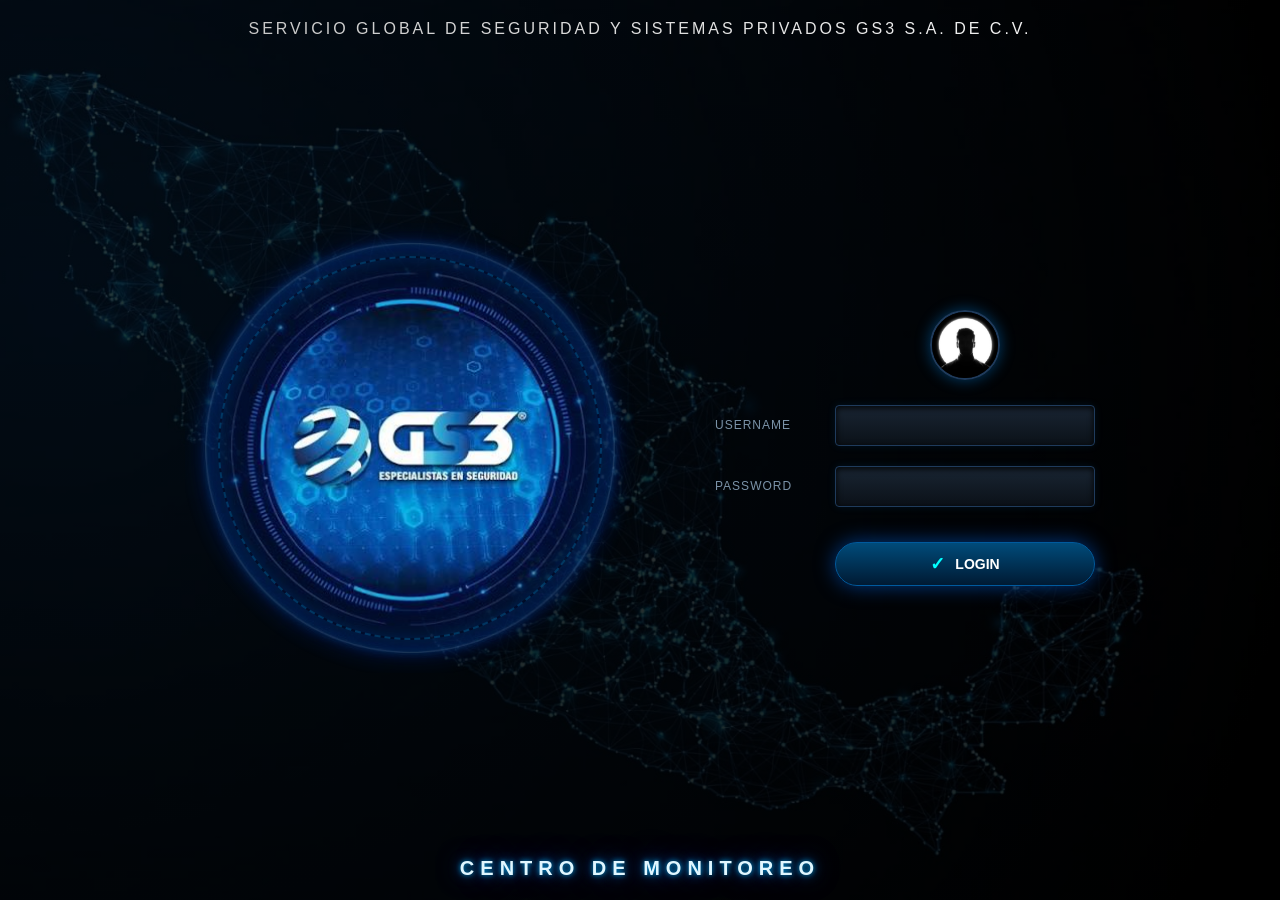
==== index.html @ 4f77c74a "Refactor header and footer to use neon title Removed the header container and footer section, replac" ====
<!DOCTYPE html>
<html lang="es">
<head>
    <meta charset="UTF-8">
    <meta name="viewport" content="width=device-width, initial-scale=1.0">
    <title>GS3 - Login</title>
    <style>
        * { box-sizing: border-box; margin: 0; padding: 0; }
        body {
            background: linear-gradient(rgba(0, 0, 0, 0.75), rgba(0, 0, 0, 0.85)), url('wall.png');
            background-size: cover;
            background-position: center;
            background-repeat: no-repeat;
            color: #ffffff;
            font-family: 'Segoe UI', Tahoma, Geneva, Verdana, sans-serif;
            height: 100vh;
            display: flex;
            flex-direction: column;
            justify-content: space-between;
            overflow: hidden;
        }

        /* ENCABEZADO PRINCIPAL */
        .header-text {
            text-align: center;
            padding-top: 20px;
            font-size: clamp(12px, 1.5vw, 16px);
            font-weight: 400;
            letter-spacing: 3px;
            white-space: nowrap;
            text-transform: uppercase;
            font-family: 'Helvetica Neue', Arial, sans-serif;
            
            background: linear-gradient(90deg, #bbbbbb 0%, #ffffff 50%, #bbbbbb 100%);
            background-size: 200% auto;
            color: transparent;
            -webkit-background-clip: text;
            background-clip: text;
            animation: shine 5s linear infinite;
        }

        @keyframes shine {
            to { background-position: 200% center; }
        }

        /* CONTENEDOR CENTRAL */
        .main-content {
            display: flex;
            flex-direction: row;
            justify-content: center;
            align-items: center;
            gap: 80px;
            flex-grow: 1;
        }

        /* LOGO CON ONDA DE ENERGÍA */
        .logo-container {
            width: 450px;
            position: relative;
            display: flex;
            justify-content: center;
            align-items: center;
        }

        .logo-container img {
            width: 100%;
            display: block;
            -webkit-mask-image: radial-gradient(circle at center, black 45%, transparent 72%);
            mask-image: radial-gradient(circle at center, black 45%, transparent 72%);
            position: relative;
            z-index: 2;
        }

        .logo-container::after {
            content: '';
            position: absolute;
            width: 380px;
            height: 380px;
            border-radius: 50%;
            border: 2px dashed rgba(0, 191, 255, 0.4);
            box-shadow: 0 0 25px rgba(0, 150, 255, 0.3), inset 0 0 25px rgba(0, 150, 255, 0.3);
            animation: pulse-ring 4s infinite linear;
            z-index: 1;
        }

        @keyframes pulse-ring {
            0% { transform: scale(0.95); opacity: 0.3; }
            50% { transform: scale(1.05); opacity: 0.8; box-shadow: 0 0 40px rgba(0, 220, 255, 0.7), inset 0 0 40px rgba(0, 220, 255, 0.7); }
            100% { transform: scale(0.95); opacity: 0.3; }
        }

        /* PANEL DE LOGIN */
        .login-panel {
            display: flex;
            flex-direction: column;
            align-items: flex-start;
            width: 380px;
        }

        .silueta-container {
            width: 70px;
            height: 70px;
            border-radius: 50%;
            border: 2px solid #1f3b5c;
            background: radial-gradient(circle, #0f1b29, #000);
            display: flex;
            justify-content: center;
            align-items: center;
            margin-bottom: 25px;
            box-shadow: 0 0 15px rgba(0, 150, 255, 0.4);
            overflow: hidden;
            margin-left: calc(100% - 260px + (260px - 70px) / 2); 
        }

        .silueta-container img {
            width: 100%;
            height: 100%;
            object-fit: cover;
        }

        .input-group {
            display: flex;
            align-items: center;
            justify-content: space-between;
            width: 100%;
            margin-bottom: 20px;
        }

        .input-group label {
            color: #7b93a8;
            font-size: 12px;
            letter-spacing: 1px;
            text-align: left;
            width: 90px;
        }

        .input-group input {
            width: 260px;
            background: linear-gradient(to bottom, #192533, #0b1118);
            border: 1px solid #1f3b5c;
            border-radius: 4px;
            padding: 12px;
            color: #00ffff;
            outline: none;
            box-shadow: inset 0 2px 6px rgba(0,0,0,0.9), 0 0 8px rgba(0, 150, 255, 0.1);
        }

        .input-group input:focus {
            border-color: #00ffff;
            box-shadow: inset 0 2px 6px rgba(0,0,0,0.9), 0 0 12px rgba(0, 255, 255, 0.4);
        }

        .login-btn {
            background: linear-gradient(to bottom, #004b7a, #001a33);
            border: 1px solid #005a9e;
            border-radius: 25px;
            padding: 10px 45px;
            color: white;
            font-size: 14px;
            font-weight: bold;
            display: flex;
            align-items: center;
            justify-content: center;
            gap: 10px;
            cursor: pointer;
            box-shadow: 0 0 20px rgba(0, 110, 255, 0.5);
            margin-top: 15px;
            width: 260px;
            align-self: flex-end;
        }
        .login-btn:hover { background: linear-gradient(to bottom, #005a9e, #002240); }
        .login-btn span { color: #00ffff; font-size: 18px; font-weight: bold; }

        /* NUEVA SECCIÓN INFERIOR: CENTRO DE MONITOREO EN LUGAR DEL FOOTER */
        .footer-monitor {
            text-align: center;
            padding-bottom: 20px;
        }

        .neon-title {
            font-size: 20px;
            font-weight: 700;
            letter-spacing: 6px;
            color: #e0f7ff;
            text-transform: uppercase;
            font-family: 'Segoe UI', Tahoma, sans-serif;
            text-shadow: 
                0 0 5px rgba(0, 180, 255, 0.8),
                0 0 12px rgba(0, 150, 255, 0.6),
                0 0 25px rgba(0, 120, 255, 0.5),
                0 0 50px rgba(0, 100, 255, 0.3);
        }
    </style>
</head>
<body>

    <!-- ENCABEZADO PRINCIPAL -->
    <div class="header-text">
        SERVICIO GLOBAL DE SEGURIDAD Y SISTEMAS PRIVADOS GS3 S.A. DE C.V.
    </div>

    <!-- CONTENEDOR CENTRAL -->
    <div class="main-content">
        <!-- LOGO CON ONDA DE ENERGÍA -->
        <div class="logo-container">
            <img src="logo-gs3.png" alt="Logo GS3">
        </div>

        <!-- LOGIN -->
        <div class="login-panel">
            <div class="silueta-container">
                <img src="silueta.png" alt="Silueta Usuario">
            </div>
            
            <div class="input-group">
                <label>USERNAME</label>
                <input type="text">
            </div>
            
            <div class="input-group">
                <label>PASSWORD</label>
                <input type="password">
            </div>
            
            <button class="login-btn">
                <span>✓</span> LOGIN
            </button>
        </div>
    </div>

    <!-- PIE DE PÁGINA REEMPLAZADO POR EL TÍTULO NEÓN -->
    <div class="footer-monitor">
        <span class="neon-title">CENTRO DE MONITOREO</span>
    </div>

</body>
</html>
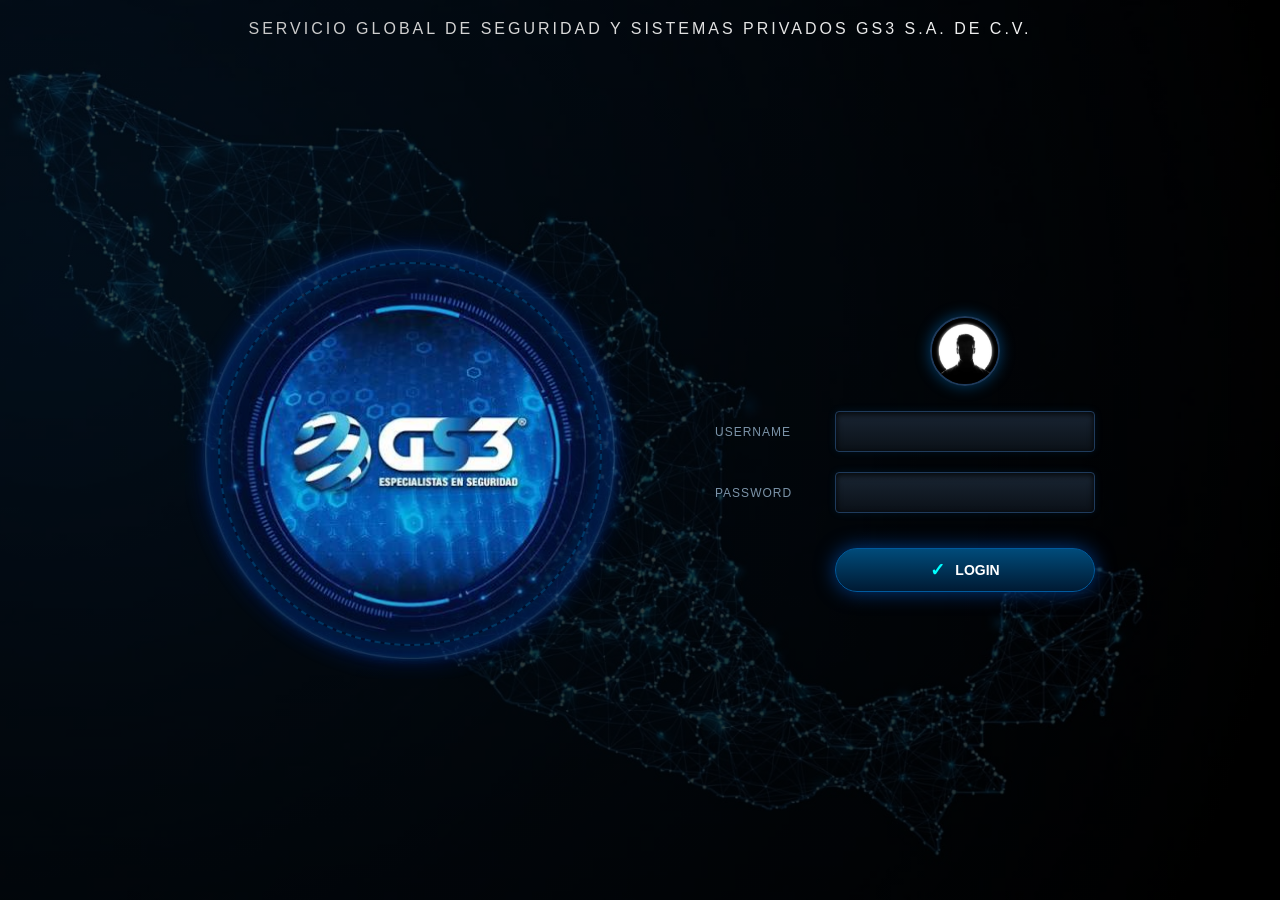
==== commit bbc4a285: "Modify background gradient and adjust layout Updated background gradient and added bottom spacer for" ====
--- a/index.html
+++ b/index.html
@@ -7,7 +7,7 @@
     <style>
         * { box-sizing: border-box; margin: 0; padding: 0; }
         body {
-            background: linear-gradient(rgba(0, 0, 0, 0.75), rgba(0, 0, 0, 0.85)), url('wall.png');
+            background: linear-gradient(rgba(0, 0, 0, 0.7), rgba(0, 0, 0, 0.8)), url('wall.png');
             background-size: cover;
             background-position: center;
             background-repeat: no-repeat;
@@ -171,24 +171,9 @@
         .login-btn:hover { background: linear-gradient(to bottom, #005a9e, #002240); }
         .login-btn span { color: #00ffff; font-size: 18px; font-weight: bold; }
 
-        /* NUEVA SECCIÓN INFERIOR: CENTRO DE MONITOREO EN LUGAR DEL FOOTER */
-        .footer-monitor {
-            text-align: center;
-            padding-bottom: 20px;
-        }
-
-        .neon-title {
-            font-size: 20px;
-            font-weight: 700;
-            letter-spacing: 6px;
-            color: #e0f7ff;
-            text-transform: uppercase;
-            font-family: 'Segoe UI', Tahoma, sans-serif;
-            text-shadow: 
-                0 0 5px rgba(0, 180, 255, 0.8),
-                0 0 12px rgba(0, 150, 255, 0.6),
-                0 0 25px rgba(0, 120, 255, 0.5),
-                0 0 50px rgba(0, 100, 255, 0.3);
+        /* ESPACIADOR INFERIOR PARA MANTENER LA SIMETRÍA */
+        .bottom-spacer {
+            height: 30px;
         }
     </style>
 </head>
@@ -228,10 +213,8 @@
         </div>
     </div>
 
-    <!-- PIE DE PÁGINA REEMPLAZADO POR EL TÍTULO NEÓN -->
-    <div class="footer-monitor">
-        <span class="neon-title">CENTRO DE MONITOREO</span>
-    </div>
+    <!-- ESPACIADOR INFERIOR -->
+    <div class="bottom-spacer"></div>
 
 </body>
 </html>
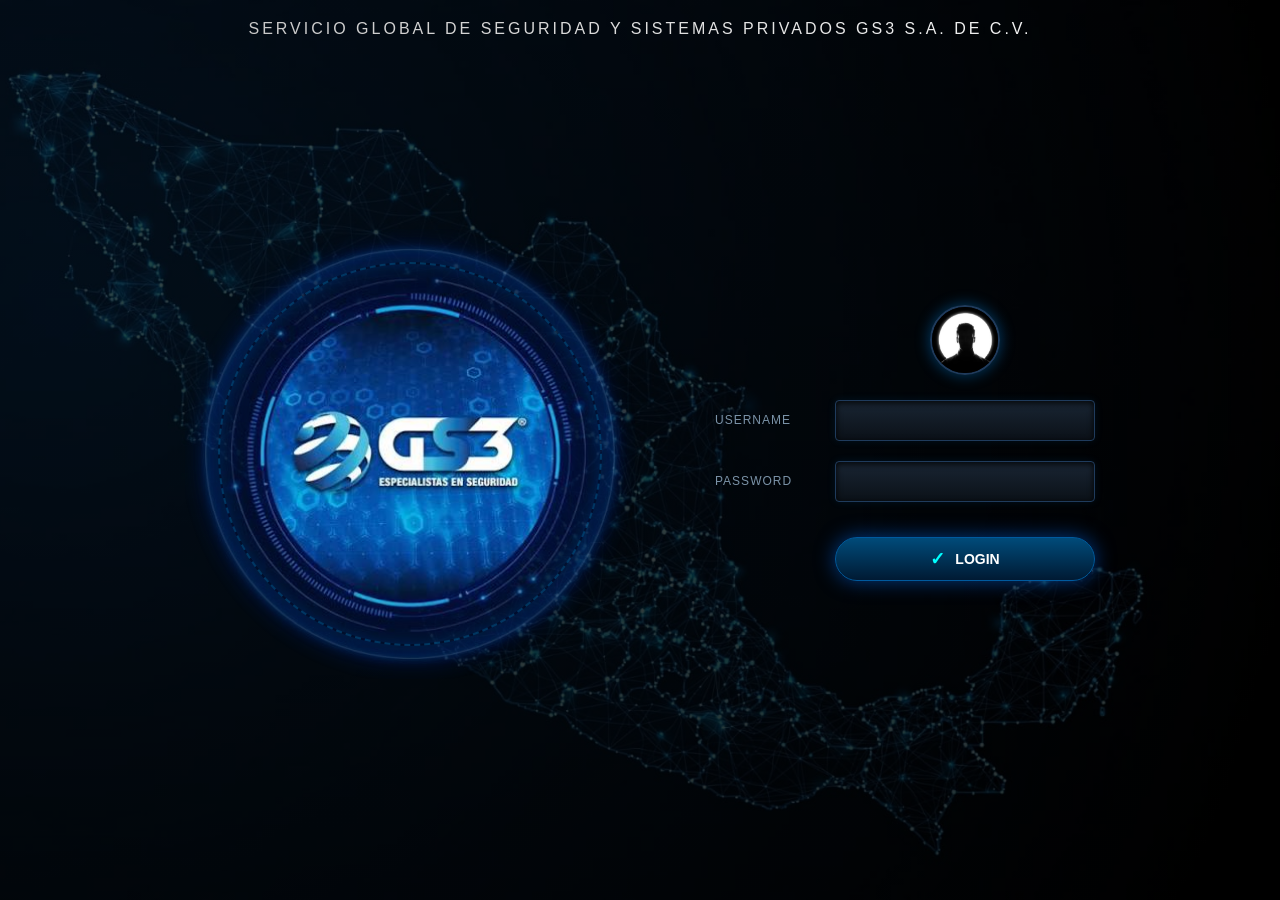
==== commit 552dd6da: "Implement login validation and error messaging Added error message display and login validation scri" ====
--- a/index.html
+++ b/index.html
@@ -95,6 +95,7 @@
             flex-direction: column;
             align-items: flex-start;
             width: 380px;
+            position: relative;
         }
 
         .silueta-container {
@@ -167,11 +168,25 @@
             margin-top: 15px;
             width: 260px;
             align-self: flex-end;
+            transition: background 0.3s ease;
         }
         .login-btn:hover { background: linear-gradient(to bottom, #005a9e, #002240); }
         .login-btn span { color: #00ffff; font-size: 18px; font-weight: bold; }
 
-        /* ESPACIADOR INFERIOR PARA MANTENER LA SIMETRÍA */
+        /* ESTILO PARA MENSAJE DE ERROR */
+        #error-msg {
+            color: #ff4d4d;
+            font-size: 11px;
+            letter-spacing: 0.5px;
+            text-align: right;
+            width: 260px;
+            align-self: flex-end;
+            margin-top: 8px;
+            min-height: 15px;
+            opacity: 0;
+            transition: opacity 0.3s ease;
+        }
+
         .bottom-spacer {
             height: 30px;
         }
@@ -199,22 +214,84 @@
             
             <div class="input-group">
                 <label>USERNAME</label>
-                <input type="text">
+                <input type="text" id="username" placeholder="">
             </div>
             
             <div class="input-group">
                 <label>PASSWORD</label>
-                <input type="password">
+                <input type="password" id="password" placeholder="">
             </div>
             
-            <button class="login-btn">
+            <button class="login-btn" id="login-btn">
                 <span>✓</span> LOGIN
             </button>
+            <div id="error-msg"></div>
         </div>
     </div>
 
     <!-- ESPACIADOR INFERIOR -->
     <div class="bottom-spacer"></div>
 
+    <!-- SCRIPT DE VALIDACIÓN DE INICIO DE SESIÓN -->
+    <script>
+        const loginBtn = document.getElementById('login-btn');
+        const usernameInput = document.getElementById('username');
+        const passwordInput = document.getElementById('password');
+        const errorMsg = document.getElementById('error-msg');
+
+        function realizarLogin() {
+            const user = usernameInput.value.trim();
+            const pass = passwordInput.value.trim();
+
+            // Credenciales de prueba (puedes cambiarlas o enlazarlas a tu backend después)
+            const usuarioValido = "admin";
+            const passwordValido = "gs32026";
+
+            if (user === "" || pass === "") {
+                mostrarError("INGRESE USUARIO Y CONTRASEÑA");
+                return;
+            }
+
+            if (user === usuarioValido && pass === passwordValido) {
+                errorMsg.style.opacity = "0";
+                loginBtn.innerHTML = "<span>⟳</span> ACCEDIENDO...";
+                loginBtn.style.pointerEvents = "none";
+
+                // Simula una breve carga de seguridad y redirige al dashboard (puedes cambiar 'dashboard.html' por tu siguiente vista)
+                setTimeout(() => {
+                    alert("¡Acceso concedido con éxito!");
+                    // window.location.href = "dashboard.html"; 
+                }, 1000);
+            } else {
+                mostrarError("CREDENCIALES INCORRECTAS");
+                passwordInput.value = "";
+                passwordInput.focus();
+            }
+        }
+
+        function mostrarError(mensaje) {
+            errorMsg.textContent = mensaje;
+            errorMsg.style.opacity = "1";
+            setTimeout(() => {
+                errorMsg.style.opacity = "0";
+            }, 3000);
+        }
+
+        // Evento al hacer clic en el botón
+        loginBtn.addEventListener('click', realizarLogin);
+
+        // Evento al presionar la tecla Enter dentro de los campos
+        passwordInput.addEventListener('keypress', function(e) {
+            if (e.key === 'Enter') {
+                realizarLogin();
+            }
+        });
+        
+        usernameInput.addEventListener('keypress', function(e) {
+            if (e.key === 'Enter') {
+                passwordInput.focus();
+            }
+        });
+    </script>
 </body>
 </html>
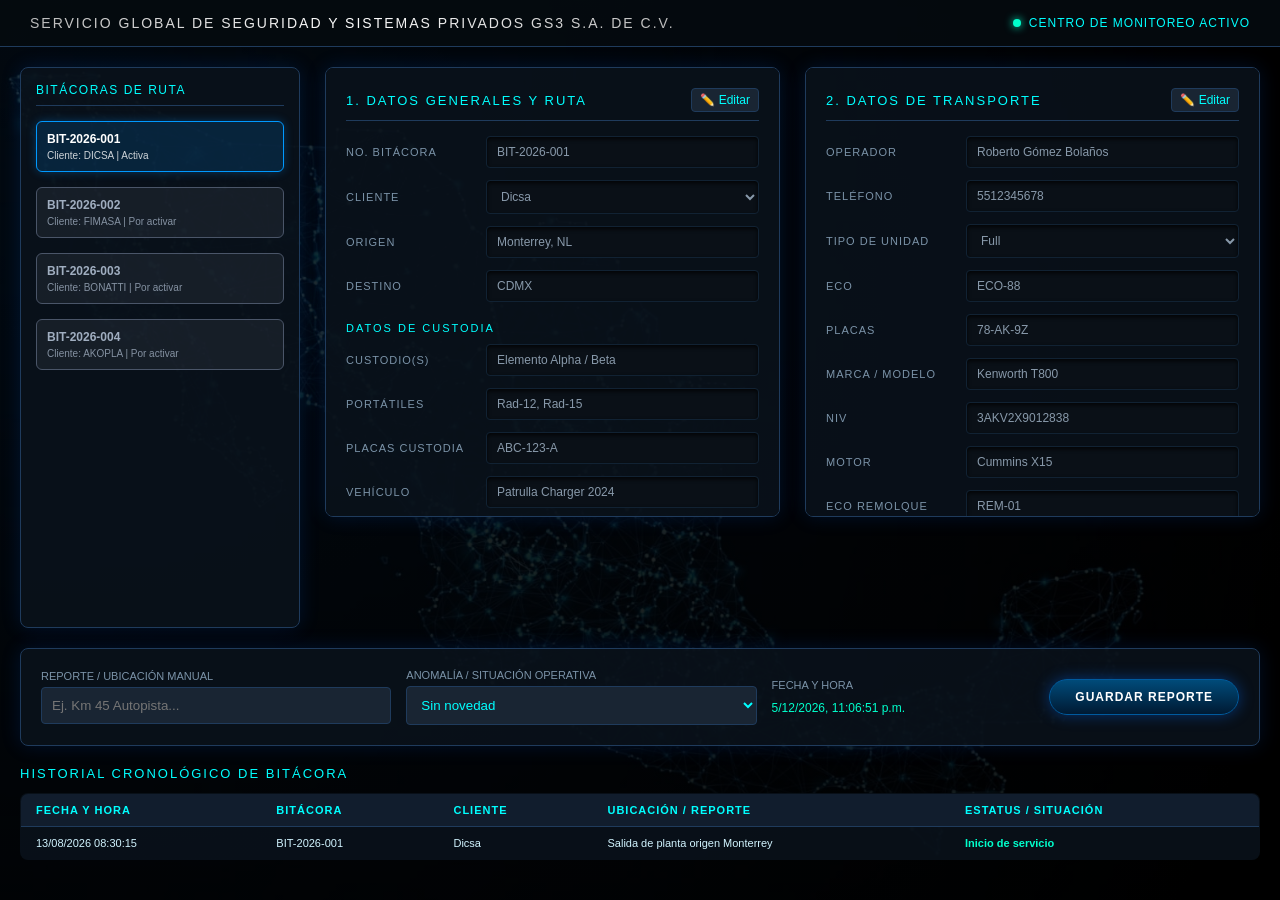
==== commit 3f51a2d0: "Revise layout, styles, and add transport functionality Updated title and improved styles for layout " ====
--- a/index.html
+++ b/index.html
@@ -3,295 +3,689 @@
 <head>
     <meta charset="UTF-8">
     <meta name="viewport" content="width=device-width, initial-scale=1.0">
-    <title>GS3 - Login</title>
+    <title>GS3 - Centro de Monitoreo y Seguimiento</title>
     <style>
         * { box-sizing: border-box; margin: 0; padding: 0; }
         body {
-            background: linear-gradient(rgba(0, 0, 0, 0.7), rgba(0, 0, 0, 0.8)), url('wall.png');
+            background: linear-gradient(rgba(0, 0, 0, 0.8), rgba(0, 0, 0, 0.9)), url('wall.png');
             background-size: cover;
             background-position: center;
-            background-repeat: no-repeat;
+            background-attachment: fixed;
             color: #ffffff;
             font-family: 'Segoe UI', Tahoma, Geneva, Verdana, sans-serif;
-            height: 100vh;
+            min-height: 100vh;
             display: flex;
             flex-direction: column;
+        }
+
+        /* ENCABEZADO SUPERIOR */
+        .header {
+            background: rgba(5, 10, 15, 0.9);
+            border-bottom: 1px solid #1f3b5c;
+            padding: 15px 30px;
+            display: flex;
             justify-content: space-between;
-            overflow: hidden;
-        }
-
-        /* ENCABEZADO PRINCIPAL */
-        .header-text {
-            text-align: center;
-            padding-top: 20px;
-            font-size: clamp(12px, 1.5vw, 16px);
-            font-weight: 400;
-            letter-spacing: 3px;
-            white-space: nowrap;
+            align-items: center;
+        }
+
+        .header-title {
+            font-size: 14px;
+            letter-spacing: 2px;
             text-transform: uppercase;
             font-family: 'Helvetica Neue', Arial, sans-serif;
-            
             background: linear-gradient(90deg, #bbbbbb 0%, #ffffff 50%, #bbbbbb 100%);
-            background-size: 200% auto;
-            color: transparent;
             -webkit-background-clip: text;
-            background-clip: text;
-            animation: shine 5s linear infinite;
-        }
-
-        @keyframes shine {
-            to { background-position: 200% center; }
-        }
-
-        /* CONTENEDOR CENTRAL */
-        .main-content {
+            -webkit-text-fill-color: transparent;
+        }
+
+        .user-status {
+            font-size: 12px;
+            color: #00ffff;
+            letter-spacing: 1px;
             display: flex;
-            flex-direction: row;
-            justify-content: center;
             align-items: center;
-            gap: 80px;
+            gap: 8px;
+        }
+        .status-dot {
+            width: 8px;
+            height: 8px;
+            background-color: #00ffcc;
+            border-radius: 50%;
+            box-shadow: 0 0 8px #00ffcc;
+        }
+
+        /* DISEÑO GENERAL CON LAYOUT DE BITÁCORAS A LA IZQUIERDA */
+        .main-layout {
+            max-width: 1500px;
+            margin: 20px auto;
+            padding: 0 20px;
+            display: grid;
+            grid-template-columns: 280px 1fr;
+            gap: 25px;
             flex-grow: 1;
-        }
-
-        /* LOGO CON ONDA DE ENERGÍA */
-        .logo-container {
-            width: 450px;
-            position: relative;
-            display: flex;
-            justify-content: center;
-            align-items: center;
-        }
-
-        .logo-container img {
             width: 100%;
-            display: block;
-            -webkit-mask-image: radial-gradient(circle at center, black 45%, transparent 72%);
-            mask-image: radial-gradient(circle at center, black 45%, transparent 72%);
-            position: relative;
-            z-index: 2;
-        }
-
-        .logo-container::after {
-            content: '';
-            position: absolute;
-            width: 380px;
-            height: 380px;
-            border-radius: 50%;
-            border: 2px dashed rgba(0, 191, 255, 0.4);
-            box-shadow: 0 0 25px rgba(0, 150, 255, 0.3), inset 0 0 25px rgba(0, 150, 255, 0.3);
-            animation: pulse-ring 4s infinite linear;
-            z-index: 1;
-        }
-
-        @keyframes pulse-ring {
-            0% { transform: scale(0.95); opacity: 0.3; }
-            50% { transform: scale(1.05); opacity: 0.8; box-shadow: 0 0 40px rgba(0, 220, 255, 0.7), inset 0 0 40px rgba(0, 220, 255, 0.7); }
-            100% { transform: scale(0.95); opacity: 0.3; }
-        }
-
-        /* PANEL DE LOGIN */
-        .login-panel {
+        }
+
+        /* PANEL LATERAL DE BITÁCORAS */
+        .sidebar-bitacoras {
+            background: rgba(10, 18, 28, 0.85);
+            border: 1px solid #1f3b5c;
+            border-radius: 8px;
+            padding: 15px;
+            box-shadow: 0 0 20px rgba(0, 100, 255, 0.15);
             display: flex;
             flex-direction: column;
-            align-items: flex-start;
-            width: 380px;
+            gap: 15px;
+            max-height: 80vh;
+            overflow-y: auto;
+        }
+
+        .sidebar-title {
+            font-size: 12px;
+            letter-spacing: 1.5px;
+            color: #00ffff;
+            text-transform: uppercase;
+            border-bottom: 1px solid #1f3b5c;
+            padding-bottom: 8px;
+        }
+
+        .bitacora-item {
+            padding: 10px;
+            border-radius: 6px;
+            font-size: 12px;
+            display: flex;
+            flex-direction: column;
+            gap: 4px;
+            cursor: pointer;
+            border: 1px solid transparent;
+            transition: all 0.2s;
+        }
+
+        /* Bitácora Activa (Azul) */
+        .bitacora-activa {
+            background: rgba(0, 150, 255, 0.15);
+            border-color: #0099ff;
+            color: #ffffff;
+            box-shadow: 0 0 10px rgba(0, 150, 255, 0.3);
+        }
+
+        /* Bitácora por Activar (Gris) */
+        .bitacora-inactiva {
+            background: rgba(100, 110, 120, 0.15);
+            border-color: #4a5568;
+            color: #a0aec0;
+        }
+
+        .bitacora-item span {
+            font-size: 10px;
+            opacity: 0.8;
+        }
+
+        /* CONTENEDOR DE FORMULARIOS Y CONTENIDO PRINCIPAL */
+        .content-area {
+            display: flex;
+            flex-direction: column;
+            gap: 25px;
+        }
+
+        .forms-grid {
+            display: grid;
+            grid-template-columns: 1fr 1fr;
+            gap: 25px;
+        }
+
+        .card {
+            background: rgba(10, 18, 28, 0.85);
+            border: 1px solid #1f3b5c;
+            border-radius: 8px;
+            padding: 20px;
+            box-shadow: 0 0 20px rgba(0, 100, 255, 0.15);
+            max-height: 450px;
+            overflow-y: auto;
             position: relative;
         }
 
-        .silueta-container {
-            width: 70px;
-            height: 70px;
-            border-radius: 50%;
-            border: 2px solid #1f3b5c;
-            background: radial-gradient(circle, #0f1b29, #000);
+        .card-header-flex {
             display: flex;
-            justify-content: center;
+            justify-content: space-between;
             align-items: center;
-            margin-bottom: 25px;
-            box-shadow: 0 0 15px rgba(0, 150, 255, 0.4);
-            overflow: hidden;
-            margin-left: calc(100% - 260px + (260px - 70px) / 2); 
-        }
-
-        .silueta-container img {
+            border-bottom: 1px solid #1f3b5c;
+            padding-bottom: 8px;
+            margin-bottom: 15px;
+        }
+
+        .card-title {
+            font-size: 13px;
+            letter-spacing: 2px;
+            color: #00ffff;
+            text-transform: uppercase;
+        }
+
+        /* ÍCONO DE LÁPIZ PARA EDITAR */
+        .edit-icon {
+            background: #192533;
+            border: 1px solid #1f3b5c;
+            color: #00ffff;
+            padding: 4px 8px;
+            border-radius: 4px;
+            cursor: pointer;
+            font-size: 12px;
+            transition: background 0.2s;
+        }
+        .edit-icon:hover {
+            background: #004b7a;
+        }
+
+        /* FORMULARIOS Y CAMPOS */
+        .form-row {
+            display: grid;
+            grid-template-columns: 130px 1fr;
+            align-items: center;
+            margin-bottom: 12px;
+            gap: 10px;
+        }
+
+        .form-row label {
+            color: #7b93a8;
+            font-size: 11px;
+            letter-spacing: 1px;
+            text-transform: uppercase;
+        }
+
+        .form-row input, .form-row select {
             width: 100%;
-            height: 100%;
-            object-fit: cover;
-        }
-
-        .input-group {
-            display: flex;
-            align-items: center;
-            justify-content: space-between;
-            width: 100%;
-            margin-bottom: 20px;
-        }
-
-        .input-group label {
-            color: #7b93a8;
-            font-size: 12px;
-            letter-spacing: 1px;
-            text-align: left;
-            width: 90px;
-        }
-
-        .input-group input {
-            width: 260px;
             background: linear-gradient(to bottom, #192533, #0b1118);
             border: 1px solid #1f3b5c;
             border-radius: 4px;
-            padding: 12px;
+            padding: 8px 10px;
             color: #00ffff;
+            font-size: 12px;
             outline: none;
-            box-shadow: inset 0 2px 6px rgba(0,0,0,0.9), 0 0 8px rgba(0, 150, 255, 0.1);
-        }
-
-        .input-group input:focus {
+            box-shadow: inset 0 2px 4px rgba(0,0,0,0.8);
+        }
+
+        .form-row input:focus, .form-row select:focus {
             border-color: #00ffff;
-            box-shadow: inset 0 2px 6px rgba(0,0,0,0.9), 0 0 12px rgba(0, 255, 255, 0.4);
-        }
-
-        .login-btn {
+            box-shadow: inset 0 2px 4px rgba(0,0,0,0.8), 0 0 8px rgba(0, 255, 255, 0.3);
+        }
+
+        /* BLOQUEO DE CAMPOS CUANDO ESTÁN GUARDADOS */
+        .bloqueado input, .bloqueado select {
+            background: #0a1017 !important;
+            color: #8899aa !important;
+            border-color: #112233 !important;
+            pointer-events: none;
+        }
+
+        /* SECCIÓN DE REMOLQUE FULL */
+        .full-section {
+            display: none;
+            border-left: 2px solid #00ffff;
+            padding-left: 10px;
+            margin-top: 10px;
+            background: rgba(0, 191, 255, 0.03);
+        }
+
+        /* CONTENEDOR DE MULTITRANSPORTES ADICIONALES */
+        .transporte-extra-box {
+            border-top: 1px dashed #1f3b5c;
+            margin-top: 15px;
+            padding-top: 15px;
+        }
+
+        .btn-add-transporte {
+            background: transparent;
+            border: 1px dashed #005a9e;
+            color: #00ffff;
+            padding: 6px 12px;
+            border-radius: 4px;
+            font-size: 11px;
+            cursor: pointer;
+            width: 100%;
+            margin-bottom: 10px;
+            text-align: center;
+        }
+        .btn-add-transporte:hover {
+            background: rgba(0, 90, 158, 0.2);
+        }
+
+        /* SECCIÓN INFERIOR DE REPORTES Y BITÁCORA */
+        .bottom-section {
+            max-width: 1500px;
+            margin: 0 auto;
+            padding: 0 20px 20px 20px;
+            width: 100%;
+        }
+
+        .report-box {
+            display: grid;
+            grid-template-columns: 2fr 2fr 1.5fr auto;
+            gap: 15px;
+            align-items: center;
+            background: rgba(10, 18, 28, 0.85);
+            border: 1px solid #1f3b5c;
+            border-radius: 8px;
+            padding: 20px;
+            box-shadow: 0 0 20px rgba(0, 100, 255, 0.15);
+        }
+
+        .btn-action {
             background: linear-gradient(to bottom, #004b7a, #001a33);
             border: 1px solid #005a9e;
-            border-radius: 25px;
-            padding: 10px 45px;
+            border-radius: 20px;
+            padding: 10px 25px;
             color: white;
-            font-size: 14px;
+            font-size: 12px;
             font-weight: bold;
-            display: flex;
-            align-items: center;
-            justify-content: center;
-            gap: 10px;
+            letter-spacing: 1px;
             cursor: pointer;
-            box-shadow: 0 0 20px rgba(0, 110, 255, 0.5);
-            margin-top: 15px;
-            width: 260px;
-            align-self: flex-end;
-            transition: background 0.3s ease;
-        }
-        .login-btn:hover { background: linear-gradient(to bottom, #005a9e, #002240); }
-        .login-btn span { color: #00ffff; font-size: 18px; font-weight: bold; }
-
-        /* ESTILO PARA MENSAJE DE ERROR */
-        #error-msg {
-            color: #ff4d4d;
+            box-shadow: 0 0 15px rgba(0, 110, 255, 0.4);
+            text-transform: uppercase;
+            transition: background 0.3s;
+            white-space: nowrap;
+        }
+        .btn-action:hover { background: linear-gradient(to bottom, #005a9e, #002240); }
+
+        /* TABLA DE HISTORIAL DE REPORTES */
+        .history-table-container {
+            max-width: 1500px;
+            margin: 0 auto 40px auto;
+            padding: 0 20px;
+            width: 100%;
+        }
+
+        table {
+            width: 100%;
+            border-collapse: collapse;
+            background: rgba(10, 18, 28, 0.85);
+            border: 1px solid #1f3b5c;
+            border-radius: 8px;
+            overflow: hidden;
+        }
+
+        th, td {
+            padding: 10px 15px;
+            text-align: left;
             font-size: 11px;
-            letter-spacing: 0.5px;
-            text-align: right;
-            width: 260px;
-            align-self: flex-end;
-            margin-top: 8px;
-            min-height: 15px;
-            opacity: 0;
-            transition: opacity 0.3s ease;
-        }
-
-        .bottom-spacer {
-            height: 30px;
-        }
+            border-bottom: 1px solid #1f3b5c;
+        }
+
+        th {
+            background: #111d2d;
+            color: #00ffff;
+            letter-spacing: 1px;
+            text-transform: uppercase;
+        }
+
+        td { color: #d1f4ff; }
+        .anomaly-badge { color: #ff4d4d; font-weight: bold; }
+        .normal-badge { color: #00ffcc; font-weight: bold; }
     </style>
 </head>
 <body>
 
-    <!-- ENCABEZADO PRINCIPAL -->
-    <div class="header-text">
-        SERVICIO GLOBAL DE SEGURIDAD Y SISTEMAS PRIVADOS GS3 S.A. DE C.V.
-    </div>
-
-    <!-- CONTENEDOR CENTRAL -->
-    <div class="main-content">
-        <!-- LOGO CON ONDA DE ENERGÍA -->
-        <div class="logo-container">
-            <img src="logo-gs3.png" alt="Logo GS3">
-        </div>
-
-        <!-- LOGIN -->
-        <div class="login-panel">
-            <div class="silueta-container">
-                <img src="silueta.png" alt="Silueta Usuario">
-            </div>
-            
-            <div class="input-group">
-                <label>USERNAME</label>
-                <input type="text" id="username" placeholder="">
-            </div>
-            
-            <div class="input-group">
-                <label>PASSWORD</label>
-                <input type="password" id="password" placeholder="">
-            </div>
-            
-            <button class="login-btn" id="login-btn">
-                <span>✓</span> LOGIN
-            </button>
-            <div id="error-msg"></div>
+    <!-- ENCABEZADO -->
+    <div class="header">
+        <div class="header-title">SERVICIO GLOBAL DE SEGURIDAD Y SISTEMAS PRIVADOS GS3 S.A. DE C.V.</div>
+        <div class="user-status">
+            <span class="status-dot"></span> CENTRO DE MONITOREO ACTIVO
         </div>
     </div>
 
-    <!-- ESPACIADOR INFERIOR -->
-    <div class="bottom-spacer"></div>
-
-    <!-- SCRIPT DE VALIDACIÓN DE INICIO DE SESIÓN -->
+    <!-- LAYOUT PRINCIPAL -->
+    <div class="main-layout">
+        
+        <!-- BARRA LATERAL: BITÁCORAS ACTIVAS Y POR ACTIVAR -->
+        <div class="sidebar-bitacoras">
+            <div class="sidebar-title">Bitácoras de Ruta</div>
+            
+            <div class="bitacora-item bitacora-activa">
+                <strong>BIT-2026-001</strong>
+                <span>Cliente: DICSA | Activa</span>
+            </div>
+            <div class="bitacora-item bitacora-inactiva">
+                <strong>BIT-2026-002</strong>
+                <span>Cliente: FIMASA | Por activar</span>
+            </div>
+            <div class="bitacora-item bitacora-inactiva">
+                <strong>BIT-2026-003</strong>
+                <span>Cliente: BONATTI | Por activar</span>
+            </div>
+            <div class="bitacora-item bitacora-inactiva">
+                <strong>BIT-2026-004</strong>
+                <span>Cliente: AKOPLA | Por activar</span>
+            </div>
+        </div>
+
+        <!-- ÁREA DE FORMULARIOS -->
+        <div class="content-area">
+            <div class="forms-grid">
+                
+                <!-- COLUMNA 1: GENERALES, CLIENTE Y RUTA -->
+                <div class="card" id="card-generales">
+                    <div class="card-header-flex">
+                        <div class="card-title">1. Datos Generales y Ruta</div>
+                        <button class="edit-icon" onclick="toggleEdicion('card-generales', this)" title="Modificar información">✏️ Editar</button>
+                    </div>
+                    
+                    <div class="form-row">
+                        <label>No. Bitácora</label>
+                        <input type="text" id="bitacora" value="BIT-2026-001">
+                    </div>
+
+                    <div class="form-row">
+                        <label>Cliente</label>
+                        <select id="cliente">
+                            <option value="Dicsa" selected>Dicsa</option>
+                            <option value="Fimasa">Fimasa</option>
+                            <option value="Reach">Reach</option>
+                            <option value="Akopla">Akopla</option>
+                            <option value="Dankel">Dankel</option>
+                            <option value="Dankel Erika Villalobos">Dankel Erika Villalobos</option>
+                            <option value="Bonatti">Bonatti</option>
+                            <option value="Cesco">Cesco</option>
+                            <option value="Cinvestav">Cinvestav</option>
+                            <option value="G&G">G&G</option>
+                        </select>
+                    </div>
+
+                    <div class="form-row">
+                        <label>Origen</label>
+                        <input type="text" id="origen" value="Monterrey, NL">
+                    </div>
+
+                    <div class="form-row">
+                        <label>Destino</label>
+                        <input type="text" id="destino" value="CDMX">
+                    </div>
+
+                    <div class="card-title" style="margin: 20px 0 10px 0; font-size: 11px;">Datos de Custodia</div>
+                    
+                    <div class="form-row">
+                        <label>Custodio(s)</label>
+                        <input type="text" id="custodia-nombre" value="Elemento Alpha / Beta">
+                    </div>
+                    <div class="form-row">
+                        <label>Portátiles</label>
+                        <input type="text" id="custodia-portatiles" value="Rad-12, Rad-15">
+                    </div>
+                    <div class="form-row">
+                        <label>Placas Custodia</label>
+                        <input type="text" id="custodia-placas" value="ABC-123-A">
+                    </div>
+                    <div class="form-row">
+                        <label>Vehículo</label>
+                        <input type="text" id="custodia-vehiculo" value="Patrulla Charger 2024">
+                    </div>
+                </div>
+
+                <!-- COLUMNA 2: DATOS DE TRANSPORTE -->
+                <div class="card" id="card-transporte">
+                    <div class="card-header-flex">
+                        <div class="card-title">2. Datos de Transporte</div>
+                        <button class="edit-icon" onclick="toggleEdicion('card-transporte', this)" title="Modificar información">✏️ Editar</button>
+                    </div>
+
+                    <div class="form-row">
+                        <label>Operador</label>
+                        <input type="text" id="operador" value="Roberto Gómez Bolaños">
+                    </div>
+
+                    <div class="form-row">
+                        <label>Teléfono</label>
+                        <input type="text" id="telefono" value="5512345678">
+                    </div>
+
+                    <div class="form-row">
+                        <label>Tipo de Unidad</label>
+                        <select id="tipo-unidad" onchange="verificarUnidadFull()">
+                            <option value="Particular">Particular</option>
+                            <option value="Camioneta 1.5">Camioneta 1.5</option>
+                            <option value="Camioneta 3.5">Camioneta 3.5</option>
+                            <option value="Camión">Camión</option>
+                            <option value="Mudanzero">Mudanzero</option>
+                            <option value="Rabón">Rabón</option>
+                            <option value="Torton">Torton</option>
+                            <option value="Tráiler">Tráiler</option>
+                            <option value="Full" selected>Full</option>
+                            <option value="Low Boy">Low Boy</option>
+                            <option value="Góndola">Góndola</option>
+                            <option value="Auto tanque">Auto tanque</option>
+                            <option value="Jaula">Jaula</option>
+                            <option value="Tolva">Tolva</option>
+                            <option value="Eco">Eco</option>
+                            <option value="Placas">Placas</option>
+                        </select>
+                    </div>
+
+                    <div class="form-row">
+                        <label>Eco</label>
+                        <input type="text" id="eco" value="ECO-88">
+                    </div>
+
+                    <div class="form-row">
+                        <label>Placas</label>
+                        <input type="text" id="placas" value="78-AK-9Z">
+                    </div>
+
+                    <div class="form-row">
+                        <label>Marca / Modelo</label>
+                        <input type="text" id="marca-modelo" value="Kenworth T800">
+                    </div>
+
+                    <div class="form-row">
+                        <label>NIV</label>
+                        <input type="text" id="niv" value="3AKV2X9012838">
+                    </div>
+
+                    <div class="form-row">
+                        <label>Motor</label>
+                        <input type="text" id="motor" value="Cummins X15">
+                    </div>
+
+                    <div class="form-row">
+                        <label>Eco Remolque</label>
+                        <input type="text" id="eco-rem" value="REM-01">
+                    </div>
+
+                    <div class="form-row">
+                        <label>Placas Remolque</label>
+                        <input type="text" id="placas-rem" value="45-UA-2X">
+                    </div>
+
+                    <!-- SECCIÓN DINÁMICA EXCLUSIVA PARA FULL -->
+                    <div id="seccion-full" class="full-section" style="display: block;">
+                        <div class="form-row" style="margin-top: 10px;">
+                            <label style="color: #00ffff;">Eco Rem 2</label>
+                            <input type="text" id="eco-rem2" value="REM-02">
+                        </div>
+                        <div class="form-row" style="margin-bottom: 10px;">
+                            <label style="color: #00ffff;">Placas Rem 2</label>
+                            <input type="text" id="placas-rem2" value="46-UB-2X">
+                        </div>
+                    </div>
+
+                    <!-- BOTÓN PARA AGREGAR MÚLTIPLES TRANSPORTES -->
+                    <div class="transporte-extra-box">
+                        <button class="btn-add-transporte" onclick="agregarTransporteAdicional()">+ Agregar otro transporte al convoy</button>
+                        <div id="contenedor-transportes-extras"></div>
+                    </div>
+
+                </div>
+
+            </div>
+        </div>
+
+    </div>
+
+    <!-- SECCIÓN DE REPORTE Y ANOMALÍAS -->
+    <div class="bottom-section">
+        <div class="report-box">
+            <div>
+                <label style="color: #7b93a8; font-size: 11px; display: block; margin-bottom: 5px;">REPORTE / UBICACIÓN MANUAL</label>
+                <input type="text" id="ubicacion-reporte" placeholder="Ej. Km 45 Autopista..." style="width: 100%; background: #192533; border: 1px solid #1f3b5c; padding: 10px; color: #00ffff; border-radius: 4px; outline: none;">
+            </div>
+
+            <div>
+                <label style="color: #7b93a8; font-size: 11px; display: block; margin-bottom: 5px;">ANOMALÍA / SITUACIÓN OPERATIVA</label>
+                <select id="anomalia-select" style="width: 100%; background: #192533; border: 1px solid #1f3b5c; padding: 10px; color: #00ffff; border-radius: 4px; outline: none;">
+                    <option value="Sin novedad">Sin novedad</option>
+                    <option value="Arribo a punto de cita">Arribo a punto de cita</option>
+                    <option value="Inicio de servicio">Inicio de servicio</option>
+                    <option value="Arribo a punto de entrega">Arribo a punto de entrega</option>
+                    <option value="Ingreso a punto de entrega">Ingreso a punto de entrega</option>
+                    <option value="Termino y liberación de servicio">Término y liberación de servicio</option>
+                    <option value="Arribo a punto de resguardo">Arribo a punto de resguardo</option>
+                    <option value="Ingreso a punto de resguardo">Ingreso a punto de resguardo</option>
+                    <option value="En espera de salida a ruta">En espera de salida a ruta</option>
+                    <option value="Semáforo rojo">Semáforo rojo</option>
+                    <option value="En revisión aduanal">En revisión aduanal</option>
+                    <option value="Revisión policial">Revisión policial</option>
+                    <option value="Reten militar">Retén militar</option>
+                    <option value="Cruce de caseta">Cruce de caseta</option>
+                    <option value="Detencion por alimentos">Detención por alimentos</option>
+                    <option value="Carga vehicular">Carga vehicular</option>
+                    <option value="Cierre de vialidad">Cierre de vialidad</option>
+                    <option value="Falla mecanica">Falla mecánica</option>
+                    <option value="Percance">Percance</option>
+                    <option value="Desvio de ruta">Desvío de ruta</option>
+                    <option value="Detencion no autorizada">Detención no autorizada</option>
+                    <option value="Perdida de comunicación">Pérdida de comunicación</option>
+                    <option value="Siniestro">Siniestro</option>
+                </select>
+            </div>
+
+            <div>
+                <label style="color: #7b93a8; font-size: 11px; display: block; margin-bottom: 5px;">FECHA Y HORA</label>
+                <div style="font-size: 12px; color: #00ffcc; padding-top: 5px;" id="reloj-actual">--/--/---- --:--:--</div>
+            </div>
+
+            <div style="text-align: right;">
+                <button class="btn-action" onclick="guardarSeguimiento()">Guardar Reporte</button>
+            </div>
+        </div>
+    </div>
+
+    <!-- TABLA DE HISTORIAL DE SEGUIMIENTO -->
+    <div class="history-table-container">
+        <div class="card-title" style="margin-bottom: 12px;">Historial Cronológico de Bitácora</div>
+        <table id="tabla-bitacora">
+            <thead>
+                <tr>
+                    <th>Fecha y Hora</th>
+                    <th>Bitácora</th>
+                    <th>Cliente</th>
+                    <th>Ubicación / Reporte</th>
+                    <th>Estatus / Situación</th>
+                </tr>
+            </thead>
+            <tbody>
+                <tr>
+                    <td>13/08/2026 08:30:15</td>
+                    <td>BIT-2026-001</td>
+                    <td>Dicsa</td>
+                    <td>Salida de planta origen Monterrey</td>
+                    <td><span class="normal-badge">Inicio de servicio</span></td>
+                </tr>
+            </tbody>
+        </table>
+    </div>
+
+    <!-- SCRIPT DE CONTROL Y LÓGICA -->
     <script>
-        const loginBtn = document.getElementById('login-btn');
-        const usernameInput = document.getElementById('username');
-        const passwordInput = document.getElementById('password');
-        const errorMsg = document.getElementById('error-msg');
-
-        function realizarLogin() {
-            const user = usernameInput.value.trim();
-            const pass = passwordInput.value.trim();
-
-            // Credenciales de prueba (puedes cambiarlas o enlazarlas a tu backend después)
-            const usuarioValido = "admin";
-            const passwordValido = "gs32026";
-
-            if (user === "" || pass === "") {
-                mostrarError("INGRESE USUARIO Y CONTRASEÑA");
+        // Reloj en tiempo real
+        setInterval(() => {
+            const now = new Date();
+            document.getElementById('reloj-actual').textContent = now.toLocaleString('es-MX');
+        }, 1000);
+
+        // Bloquear campos al iniciar la vista (simulando que ya están guardados)
+        window.onload = function() {
+            document.getElementById('card-generales').classList.add('bloqueado');
+            document.getElementById('card-transporte').classList.add('bloqueado');
+        };
+
+        // Función para alternar entre bloqueo y edición con el ícono de lápiz
+        function toggleEdicion(cardId, btn) {
+            const card = document.getElementById(cardId);
+            const estaBloqueado = card.classList.contains('bloqueado');
+
+            if (estaBloqueado) {
+                card.classList.remove('bloqueado');
+                btn.textContent = "💾 Guardar";
+                btn.style.background = "#004b7a";
+            } else {
+                card.classList.add('bloqueado');
+                btn.textContent = "✏️ Editar";
+                btn.style.background = "#192533";
+            }
+        }
+
+        // Lógica para mostrar/ocultar remolque 2 si es Full
+        function verificarUnidadFull() {
+            const tipoUnidad = document.getElementById('tipo-unidad').value;
+            const seccionFull = document.getElementById('seccion-full');
+            if (tipoUnidad === 'Full') {
+                seccionFull.style.display = 'block';
+            } else {
+                seccionFull.style.display = 'none';
+                document.getElementById('eco-rem2').value = '';
+                document.getElementById('placas-rem2').value = '';
+            }
+        }
+
+        // Función para agregar un transporte extra al convoy
+        function agregarTransporteAdicional() {
+            const container = document.getElementById('contenedor-transportes-extras');
+            const index = container.children.length + 1;
+            
+            const div = document.createElement('div');
+            div.style.cssText = "border: 1px solid #1f3b5c; padding: 10px; border-radius: 6px; margin-top: 10px; background: rgba(0,0,0,0.2);";
+            div.innerHTML = `
+                <div style="font-size: 11px; color: #00ffff; margin-bottom: 8px;">Transporte Adicional #${index}</div>
+                <div class="form-row"><label>Operador</label><input type="text" placeholder="Nombre"></div>
+                <div class="form-row"><label>Eco / Placas</label><input type="text" placeholder="Eco y Placas"></div>
+            `;
+            container.appendChild(div);
+        }
+
+        // Guardar reporte cronológico
+        function guardarSeguimiento() {
+            const bitacora = document.getElementById('bitacora').value.trim();
+            const cliente = document.getElementById('cliente').value;
+            const ubicacion = document.getElementById('ubicacion-reporte').value.trim();
+            const anomalia = document.getElementById('anomalia-select').value;
+            const fechaHora = document.getElementById('reloj-actual').textContent;
+
+            if (!ubicacion) {
+                alert('Por favor, escriba la ubicación o reporte actual.');
+                document.getElementById('ubicacion-reporte').focus();
                 return;
             }
 
-            if (user === usuarioValido && pass === passwordValido) {
-                errorMsg.style.opacity = "0";
-                loginBtn.innerHTML = "<span>⟳</span> ACCEDIENDO...";
-                loginBtn.style.pointerEvents = "none";
-
-                // Simula una breve carga de seguridad y redirige al dashboard (puedes cambiar 'dashboard.html' por tu siguiente vista)
-                setTimeout(() => {
-                    alert("¡Acceso concedido con éxito!");
-                    // window.location.href = "dashboard.html"; 
-                }, 1000);
+            const tabla = document.getElementById('tabla-bitacora').getElementsByTagName('tbody')[0];
+            const nuevaFila = tabla.insertRow(0);
+
+            nuevaFila.insertCell(0).textContent = fechaHora;
+            nuevaFila.insertCell(1).textContent = bitacora;
+            nuevaFila.insertCell(2).textContent = cliente;
+            nuevaFila.insertCell(3).textContent = ubicacion;
+            
+            const celdaAnomalia = nuevaFila.insertCell(4);
+            celdaAnomalia.textContent = anomalia;
+
+            if (anomalia.includes('Sin novedad') || anomalia.includes('cita') || anomalia.includes('servicio') || anomalia.includes('entrega') || anomalia.includes('resguardo') || anomalia.includes('caseta')) {
+                celdaAnomalia.className = 'normal-badge';
             } else {
-                mostrarError("CREDENCIALES INCORRECTAS");
-                passwordInput.value = "";
-                passwordInput.focus();
+                celdaAnomalia.className = 'anomaly-badge';
             }
-        }
-
-        function mostrarError(mensaje) {
-            errorMsg.textContent = mensaje;
-            errorMsg.style.opacity = "1";
-            setTimeout(() => {
-                errorMsg.style.opacity = "0";
-            }, 3000);
-        }
-
-        // Evento al hacer clic en el botón
-        loginBtn.addEventListener('click', realizarLogin);
-
-        // Evento al presionar la tecla Enter dentro de los campos
-        passwordInput.addEventListener('keypress', function(e) {
-            if (e.key === 'Enter') {
-                realizarLogin();
-            }
-        });
-        
-        usernameInput.addEventListener('keypress', function(e) {
-            if (e.key === 'Enter') {
-                passwordInput.focus();
-            }
-        });
+
+            // Limpiar caja de reporte
+            document.getElementById('ubicacion-reporte').value = '';
+            document.getElementById('anomalia-select').selectedIndex = 0;
+            
+            alert('¡Reporte guardado con éxito en el historial!');
+        }
     </script>
 </body>
 </html>
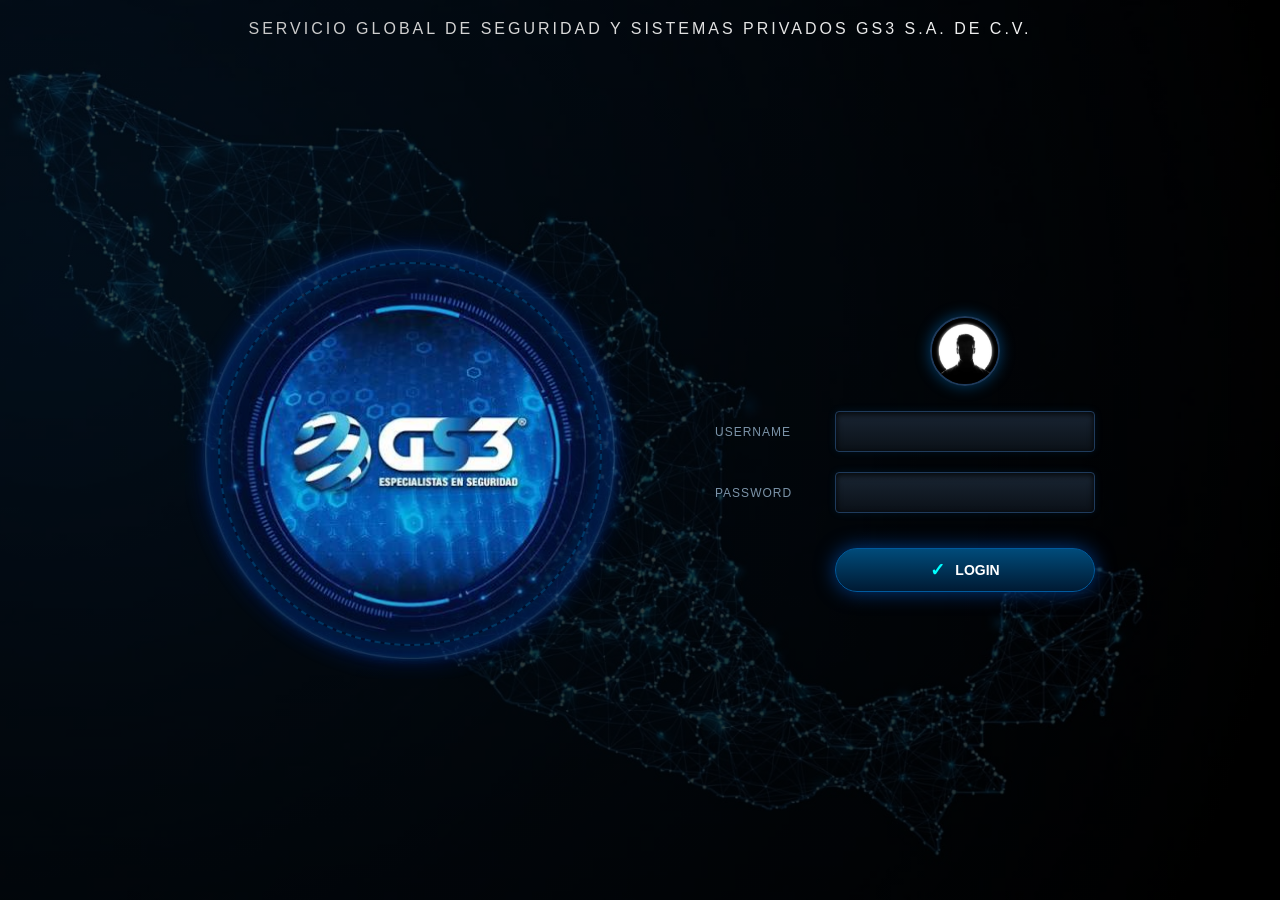
==== commit 0e411172: "Update title and layout for login page" ====
--- a/index.html
+++ b/index.html
@@ -3,689 +3,218 @@
 <head>
     <meta charset="UTF-8">
     <meta name="viewport" content="width=device-width, initial-scale=1.0">
-    <title>GS3 - Centro de Monitoreo y Seguimiento</title>
+    <title>GS3 - Login</title>
     <style>
         * { box-sizing: border-box; margin: 0; padding: 0; }
         body {
-            background: linear-gradient(rgba(0, 0, 0, 0.8), rgba(0, 0, 0, 0.9)), url('wall.png');
+            background: linear-gradient(rgba(0, 0, 0, 0.7), rgba(0, 0, 0, 0.8)), url('wall.png');
             background-size: cover;
             background-position: center;
-            background-attachment: fixed;
+            background-repeat: no-repeat;
             color: #ffffff;
             font-family: 'Segoe UI', Tahoma, Geneva, Verdana, sans-serif;
-            min-height: 100vh;
+            height: 100vh;
             display: flex;
             flex-direction: column;
-        }
-
-        /* ENCABEZADO SUPERIOR */
-        .header {
-            background: rgba(5, 10, 15, 0.9);
-            border-bottom: 1px solid #1f3b5c;
-            padding: 15px 30px;
-            display: flex;
             justify-content: space-between;
-            align-items: center;
-        }
-
-        .header-title {
-            font-size: 14px;
-            letter-spacing: 2px;
+            overflow: hidden;
+        }
+
+        /* ENCABEZADO PRINCIPAL */
+        .header-text {
+            text-align: center;
+            padding-top: 20px;
+            font-size: clamp(12px, 1.5vw, 16px);
+            font-weight: 400;
+            letter-spacing: 3px;
+            white-space: nowrap;
             text-transform: uppercase;
             font-family: 'Helvetica Neue', Arial, sans-serif;
+            
             background: linear-gradient(90deg, #bbbbbb 0%, #ffffff 50%, #bbbbbb 100%);
+            background-size: 200% auto;
+            color: transparent;
             -webkit-background-clip: text;
-            -webkit-text-fill-color: transparent;
-        }
-
-        .user-status {
+            background-clip: text;
+            animation: shine 5s linear infinite;
+        }
+
+        @keyframes shine {
+            to { background-position: 200% center; }
+        }
+
+        /* CONTENEDOR CENTRAL */
+        .main-content {
+            display: flex;
+            flex-direction: row;
+            justify-content: center;
+            align-items: center;
+            gap: 80px;
+            flex-grow: 1;
+        }
+
+        /* LOGO CON ONDA DE ENERGÍA */
+        .logo-container {
+            width: 450px;
+            position: relative;
+            display: flex;
+            justify-content: center;
+            align-items: center;
+        }
+
+        .logo-container img {
+            width: 100%;
+            display: block;
+            -webkit-mask-image: radial-gradient(circle at center, black 45%, transparent 72%);
+            mask-image: radial-gradient(circle at center, black 45%, transparent 72%);
+            position: relative;
+            z-index: 2;
+        }
+
+        .logo-container::after {
+            content: '';
+            position: absolute;
+            width: 380px;
+            height: 380px;
+            border-radius: 50%;
+            border: 2px dashed rgba(0, 191, 255, 0.4);
+            box-shadow: 0 0 25px rgba(0, 150, 255, 0.3), inset 0 0 25px rgba(0, 150, 255, 0.3);
+            animation: pulse-ring 4s infinite linear;
+            z-index: 1;
+        }
+
+        @keyframes pulse-ring {
+            0% { transform: scale(0.95); opacity: 0.3; }
+            50% { transform: scale(1.05); opacity: 0.8; box-shadow: 0 0 40px rgba(0, 220, 255, 0.7), inset 0 0 40px rgba(0, 220, 255, 0.7); }
+            100% { transform: scale(0.95); opacity: 0.3; }
+        }
+
+        /* PANEL DE LOGIN */
+        .login-panel {
+            display: flex;
+            flex-direction: column;
+            align-items: flex-start;
+            width: 380px;
+        }
+
+        .silueta-container {
+            width: 70px;
+            height: 70px;
+            border-radius: 50%;
+            border: 2px solid #1f3b5c;
+            background: radial-gradient(circle, #0f1b29, #000);
+            display: flex;
+            justify-content: center;
+            align-items: center;
+            margin-bottom: 25px;
+            box-shadow: 0 0 15px rgba(0, 150, 255, 0.4);
+            overflow: hidden;
+            margin-left: calc(100% - 260px + (260px - 70px) / 2); 
+        }
+
+        .silueta-container img {
+            width: 100%;
+            height: 100%;
+            object-fit: cover;
+        }
+
+        .input-group {
+            display: flex;
+            align-items: center;
+            justify-content: space-between;
+            width: 100%;
+            margin-bottom: 20px;
+        }
+
+        .input-group label {
+            color: #7b93a8;
             font-size: 12px;
-            color: #00ffff;
             letter-spacing: 1px;
-            display: flex;
-            align-items: center;
-            gap: 8px;
-        }
-        .status-dot {
-            width: 8px;
-            height: 8px;
-            background-color: #00ffcc;
-            border-radius: 50%;
-            box-shadow: 0 0 8px #00ffcc;
-        }
-
-        /* DISEÑO GENERAL CON LAYOUT DE BITÁCORAS A LA IZQUIERDA */
-        .main-layout {
-            max-width: 1500px;
-            margin: 20px auto;
-            padding: 0 20px;
-            display: grid;
-            grid-template-columns: 280px 1fr;
-            gap: 25px;
-            flex-grow: 1;
-            width: 100%;
-        }
-
-        /* PANEL LATERAL DE BITÁCORAS */
-        .sidebar-bitacoras {
-            background: rgba(10, 18, 28, 0.85);
-            border: 1px solid #1f3b5c;
-            border-radius: 8px;
-            padding: 15px;
-            box-shadow: 0 0 20px rgba(0, 100, 255, 0.15);
-            display: flex;
-            flex-direction: column;
-            gap: 15px;
-            max-height: 80vh;
-            overflow-y: auto;
-        }
-
-        .sidebar-title {
-            font-size: 12px;
-            letter-spacing: 1.5px;
-            color: #00ffff;
-            text-transform: uppercase;
-            border-bottom: 1px solid #1f3b5c;
-            padding-bottom: 8px;
-        }
-
-        .bitacora-item {
-            padding: 10px;
-            border-radius: 6px;
-            font-size: 12px;
-            display: flex;
-            flex-direction: column;
-            gap: 4px;
-            cursor: pointer;
-            border: 1px solid transparent;
-            transition: all 0.2s;
-        }
-
-        /* Bitácora Activa (Azul) */
-        .bitacora-activa {
-            background: rgba(0, 150, 255, 0.15);
-            border-color: #0099ff;
-            color: #ffffff;
-            box-shadow: 0 0 10px rgba(0, 150, 255, 0.3);
-        }
-
-        /* Bitácora por Activar (Gris) */
-        .bitacora-inactiva {
-            background: rgba(100, 110, 120, 0.15);
-            border-color: #4a5568;
-            color: #a0aec0;
-        }
-
-        .bitacora-item span {
-            font-size: 10px;
-            opacity: 0.8;
-        }
-
-        /* CONTENEDOR DE FORMULARIOS Y CONTENIDO PRINCIPAL */
-        .content-area {
-            display: flex;
-            flex-direction: column;
-            gap: 25px;
-        }
-
-        .forms-grid {
-            display: grid;
-            grid-template-columns: 1fr 1fr;
-            gap: 25px;
-        }
-
-        .card {
-            background: rgba(10, 18, 28, 0.85);
-            border: 1px solid #1f3b5c;
-            border-radius: 8px;
-            padding: 20px;
-            box-shadow: 0 0 20px rgba(0, 100, 255, 0.15);
-            max-height: 450px;
-            overflow-y: auto;
-            position: relative;
-        }
-
-        .card-header-flex {
-            display: flex;
-            justify-content: space-between;
-            align-items: center;
-            border-bottom: 1px solid #1f3b5c;
-            padding-bottom: 8px;
-            margin-bottom: 15px;
-        }
-
-        .card-title {
-            font-size: 13px;
-            letter-spacing: 2px;
-            color: #00ffff;
-            text-transform: uppercase;
-        }
-
-        /* ÍCONO DE LÁPIZ PARA EDITAR */
-        .edit-icon {
-            background: #192533;
-            border: 1px solid #1f3b5c;
-            color: #00ffff;
-            padding: 4px 8px;
-            border-radius: 4px;
-            cursor: pointer;
-            font-size: 12px;
-            transition: background 0.2s;
-        }
-        .edit-icon:hover {
-            background: #004b7a;
-        }
-
-        /* FORMULARIOS Y CAMPOS */
-        .form-row {
-            display: grid;
-            grid-template-columns: 130px 1fr;
-            align-items: center;
-            margin-bottom: 12px;
-            gap: 10px;
-        }
-
-        .form-row label {
-            color: #7b93a8;
-            font-size: 11px;
-            letter-spacing: 1px;
-            text-transform: uppercase;
-        }
-
-        .form-row input, .form-row select {
-            width: 100%;
+            text-align: left;
+            width: 90px;
+        }
+
+        .input-group input {
+            width: 260px;
             background: linear-gradient(to bottom, #192533, #0b1118);
             border: 1px solid #1f3b5c;
             border-radius: 4px;
-            padding: 8px 10px;
+            padding: 12px;
             color: #00ffff;
-            font-size: 12px;
             outline: none;
-            box-shadow: inset 0 2px 4px rgba(0,0,0,0.8);
-        }
-
-        .form-row input:focus, .form-row select:focus {
+            box-shadow: inset 0 2px 6px rgba(0,0,0,0.9), 0 0 8px rgba(0, 150, 255, 0.1);
+        }
+
+        .input-group input:focus {
             border-color: #00ffff;
-            box-shadow: inset 0 2px 4px rgba(0,0,0,0.8), 0 0 8px rgba(0, 255, 255, 0.3);
-        }
-
-        /* BLOQUEO DE CAMPOS CUANDO ESTÁN GUARDADOS */
-        .bloqueado input, .bloqueado select {
-            background: #0a1017 !important;
-            color: #8899aa !important;
-            border-color: #112233 !important;
-            pointer-events: none;
-        }
-
-        /* SECCIÓN DE REMOLQUE FULL */
-        .full-section {
-            display: none;
-            border-left: 2px solid #00ffff;
-            padding-left: 10px;
-            margin-top: 10px;
-            background: rgba(0, 191, 255, 0.03);
-        }
-
-        /* CONTENEDOR DE MULTITRANSPORTES ADICIONALES */
-        .transporte-extra-box {
-            border-top: 1px dashed #1f3b5c;
-            margin-top: 15px;
-            padding-top: 15px;
-        }
-
-        .btn-add-transporte {
-            background: transparent;
-            border: 1px dashed #005a9e;
-            color: #00ffff;
-            padding: 6px 12px;
-            border-radius: 4px;
-            font-size: 11px;
-            cursor: pointer;
-            width: 100%;
-            margin-bottom: 10px;
-            text-align: center;
-        }
-        .btn-add-transporte:hover {
-            background: rgba(0, 90, 158, 0.2);
-        }
-
-        /* SECCIÓN INFERIOR DE REPORTES Y BITÁCORA */
-        .bottom-section {
-            max-width: 1500px;
-            margin: 0 auto;
-            padding: 0 20px 20px 20px;
-            width: 100%;
-        }
-
-        .report-box {
-            display: grid;
-            grid-template-columns: 2fr 2fr 1.5fr auto;
-            gap: 15px;
-            align-items: center;
-            background: rgba(10, 18, 28, 0.85);
-            border: 1px solid #1f3b5c;
-            border-radius: 8px;
-            padding: 20px;
-            box-shadow: 0 0 20px rgba(0, 100, 255, 0.15);
-        }
-
-        .btn-action {
+            box-shadow: inset 0 2px 6px rgba(0,0,0,0.9), 0 0 12px rgba(0, 255, 255, 0.4);
+        }
+
+        .login-btn {
             background: linear-gradient(to bottom, #004b7a, #001a33);
             border: 1px solid #005a9e;
-            border-radius: 20px;
-            padding: 10px 25px;
+            border-radius: 25px;
+            padding: 10px 45px;
             color: white;
-            font-size: 12px;
+            font-size: 14px;
             font-weight: bold;
-            letter-spacing: 1px;
+            display: flex;
+            align-items: center;
+            justify-content: center;
+            gap: 10px;
             cursor: pointer;
-            box-shadow: 0 0 15px rgba(0, 110, 255, 0.4);
-            text-transform: uppercase;
-            transition: background 0.3s;
-            white-space: nowrap;
-        }
-        .btn-action:hover { background: linear-gradient(to bottom, #005a9e, #002240); }
-
-        /* TABLA DE HISTORIAL DE REPORTES */
-        .history-table-container {
-            max-width: 1500px;
-            margin: 0 auto 40px auto;
-            padding: 0 20px;
-            width: 100%;
-        }
-
-        table {
-            width: 100%;
-            border-collapse: collapse;
-            background: rgba(10, 18, 28, 0.85);
-            border: 1px solid #1f3b5c;
-            border-radius: 8px;
-            overflow: hidden;
-        }
-
-        th, td {
-            padding: 10px 15px;
-            text-align: left;
-            font-size: 11px;
-            border-bottom: 1px solid #1f3b5c;
-        }
-
-        th {
-            background: #111d2d;
-            color: #00ffff;
-            letter-spacing: 1px;
-            text-transform: uppercase;
-        }
-
-        td { color: #d1f4ff; }
-        .anomaly-badge { color: #ff4d4d; font-weight: bold; }
-        .normal-badge { color: #00ffcc; font-weight: bold; }
+            box-shadow: 0 0 20px rgba(0, 110, 255, 0.5);
+            margin-top: 15px;
+            width: 260px;
+            align-self: flex-end;
+        }
+        .login-btn:hover { background: linear-gradient(to bottom, #005a9e, #002240); }
+        .login-btn span { color: #00ffff; font-size: 18px; font-weight: bold; }
+
+        /* ESPACIADOR INFERIOR PARA MANTENER LA SIMETRÍA */
+        .bottom-spacer {
+            height: 30px;
+        }
     </style>
 </head>
 <body>
 
-    <!-- ENCABEZADO -->
-    <div class="header">
-        <div class="header-title">SERVICIO GLOBAL DE SEGURIDAD Y SISTEMAS PRIVADOS GS3 S.A. DE C.V.</div>
-        <div class="user-status">
-            <span class="status-dot"></span> CENTRO DE MONITOREO ACTIVO
+    <!-- ENCABEZADO PRINCIPAL -->
+    <div class="header-text">
+        SERVICIO GLOBAL DE SEGURIDAD Y SISTEMAS PRIVADOS GS3 S.A. DE C.V.
+    </div>
+
+    <!-- CONTENEDOR CENTRAL -->
+    <div class="main-content">
+        <!-- LOGO CON ONDA DE ENERGÍA -->
+        <div class="logo-container">
+            <img src="logo-gs3.png" alt="Logo GS3">
+        </div>
+
+        <!-- LOGIN -->
+        <div class="login-panel">
+            <div class="silueta-container">
+                <img src="silueta.png" alt="Silueta Usuario">
+            </div>
+            
+            <div class="input-group">
+                <label>USERNAME</label>
+                <input type="text">
+            </div>
+            
+            <div class="input-group">
+                <label>PASSWORD</label>
+                <input type="password">
+            </div>
+            
+            <button class="login-btn">
+                <span>✓</span> LOGIN
+            </button>
         </div>
     </div>
 
-    <!-- LAYOUT PRINCIPAL -->
-    <div class="main-layout">
-        
-        <!-- BARRA LATERAL: BITÁCORAS ACTIVAS Y POR ACTIVAR -->
-        <div class="sidebar-bitacoras">
-            <div class="sidebar-title">Bitácoras de Ruta</div>
-            
-            <div class="bitacora-item bitacora-activa">
-                <strong>BIT-2026-001</strong>
-                <span>Cliente: DICSA | Activa</span>
-            </div>
-            <div class="bitacora-item bitacora-inactiva">
-                <strong>BIT-2026-002</strong>
-                <span>Cliente: FIMASA | Por activar</span>
-            </div>
-            <div class="bitacora-item bitacora-inactiva">
-                <strong>BIT-2026-003</strong>
-                <span>Cliente: BONATTI | Por activar</span>
-            </div>
-            <div class="bitacora-item bitacora-inactiva">
-                <strong>BIT-2026-004</strong>
-                <span>Cliente: AKOPLA | Por activar</span>
-            </div>
-        </div>
-
-        <!-- ÁREA DE FORMULARIOS -->
-        <div class="content-area">
-            <div class="forms-grid">
-                
-                <!-- COLUMNA 1: GENERALES, CLIENTE Y RUTA -->
-                <div class="card" id="card-generales">
-                    <div class="card-header-flex">
-                        <div class="card-title">1. Datos Generales y Ruta</div>
-                        <button class="edit-icon" onclick="toggleEdicion('card-generales', this)" title="Modificar información">✏️ Editar</button>
-                    </div>
-                    
-                    <div class="form-row">
-                        <label>No. Bitácora</label>
-                        <input type="text" id="bitacora" value="BIT-2026-001">
-                    </div>
-
-                    <div class="form-row">
-                        <label>Cliente</label>
-                        <select id="cliente">
-                            <option value="Dicsa" selected>Dicsa</option>
-                            <option value="Fimasa">Fimasa</option>
-                            <option value="Reach">Reach</option>
-                            <option value="Akopla">Akopla</option>
-                            <option value="Dankel">Dankel</option>
-                            <option value="Dankel Erika Villalobos">Dankel Erika Villalobos</option>
-                            <option value="Bonatti">Bonatti</option>
-                            <option value="Cesco">Cesco</option>
-                            <option value="Cinvestav">Cinvestav</option>
-                            <option value="G&G">G&G</option>
-                        </select>
-                    </div>
-
-                    <div class="form-row">
-                        <label>Origen</label>
-                        <input type="text" id="origen" value="Monterrey, NL">
-                    </div>
-
-                    <div class="form-row">
-                        <label>Destino</label>
-                        <input type="text" id="destino" value="CDMX">
-                    </div>
-
-                    <div class="card-title" style="margin: 20px 0 10px 0; font-size: 11px;">Datos de Custodia</div>
-                    
-                    <div class="form-row">
-                        <label>Custodio(s)</label>
-                        <input type="text" id="custodia-nombre" value="Elemento Alpha / Beta">
-                    </div>
-                    <div class="form-row">
-                        <label>Portátiles</label>
-                        <input type="text" id="custodia-portatiles" value="Rad-12, Rad-15">
-                    </div>
-                    <div class="form-row">
-                        <label>Placas Custodia</label>
-                        <input type="text" id="custodia-placas" value="ABC-123-A">
-                    </div>
-                    <div class="form-row">
-                        <label>Vehículo</label>
-                        <input type="text" id="custodia-vehiculo" value="Patrulla Charger 2024">
-                    </div>
-                </div>
-
-                <!-- COLUMNA 2: DATOS DE TRANSPORTE -->
-                <div class="card" id="card-transporte">
-                    <div class="card-header-flex">
-                        <div class="card-title">2. Datos de Transporte</div>
-                        <button class="edit-icon" onclick="toggleEdicion('card-transporte', this)" title="Modificar información">✏️ Editar</button>
-                    </div>
-
-                    <div class="form-row">
-                        <label>Operador</label>
-                        <input type="text" id="operador" value="Roberto Gómez Bolaños">
-                    </div>
-
-                    <div class="form-row">
-                        <label>Teléfono</label>
-                        <input type="text" id="telefono" value="5512345678">
-                    </div>
-
-                    <div class="form-row">
-                        <label>Tipo de Unidad</label>
-                        <select id="tipo-unidad" onchange="verificarUnidadFull()">
-                            <option value="Particular">Particular</option>
-                            <option value="Camioneta 1.5">Camioneta 1.5</option>
-                            <option value="Camioneta 3.5">Camioneta 3.5</option>
-                            <option value="Camión">Camión</option>
-                            <option value="Mudanzero">Mudanzero</option>
-                            <option value="Rabón">Rabón</option>
-                            <option value="Torton">Torton</option>
-                            <option value="Tráiler">Tráiler</option>
-                            <option value="Full" selected>Full</option>
-                            <option value="Low Boy">Low Boy</option>
-                            <option value="Góndola">Góndola</option>
-                            <option value="Auto tanque">Auto tanque</option>
-                            <option value="Jaula">Jaula</option>
-                            <option value="Tolva">Tolva</option>
-                            <option value="Eco">Eco</option>
-                            <option value="Placas">Placas</option>
-                        </select>
-                    </div>
-
-                    <div class="form-row">
-                        <label>Eco</label>
-                        <input type="text" id="eco" value="ECO-88">
-                    </div>
-
-                    <div class="form-row">
-                        <label>Placas</label>
-                        <input type="text" id="placas" value="78-AK-9Z">
-                    </div>
-
-                    <div class="form-row">
-                        <label>Marca / Modelo</label>
-                        <input type="text" id="marca-modelo" value="Kenworth T800">
-                    </div>
-
-                    <div class="form-row">
-                        <label>NIV</label>
-                        <input type="text" id="niv" value="3AKV2X9012838">
-                    </div>
-
-                    <div class="form-row">
-                        <label>Motor</label>
-                        <input type="text" id="motor" value="Cummins X15">
-                    </div>
-
-                    <div class="form-row">
-                        <label>Eco Remolque</label>
-                        <input type="text" id="eco-rem" value="REM-01">
-                    </div>
-
-                    <div class="form-row">
-                        <label>Placas Remolque</label>
-                        <input type="text" id="placas-rem" value="45-UA-2X">
-                    </div>
-
-                    <!-- SECCIÓN DINÁMICA EXCLUSIVA PARA FULL -->
-                    <div id="seccion-full" class="full-section" style="display: block;">
-                        <div class="form-row" style="margin-top: 10px;">
-                            <label style="color: #00ffff;">Eco Rem 2</label>
-                            <input type="text" id="eco-rem2" value="REM-02">
-                        </div>
-                        <div class="form-row" style="margin-bottom: 10px;">
-                            <label style="color: #00ffff;">Placas Rem 2</label>
-                            <input type="text" id="placas-rem2" value="46-UB-2X">
-                        </div>
-                    </div>
-
-                    <!-- BOTÓN PARA AGREGAR MÚLTIPLES TRANSPORTES -->
-                    <div class="transporte-extra-box">
-                        <button class="btn-add-transporte" onclick="agregarTransporteAdicional()">+ Agregar otro transporte al convoy</button>
-                        <div id="contenedor-transportes-extras"></div>
-                    </div>
-
-                </div>
-
-            </div>
-        </div>
-
-    </div>
-
-    <!-- SECCIÓN DE REPORTE Y ANOMALÍAS -->
-    <div class="bottom-section">
-        <div class="report-box">
-            <div>
-                <label style="color: #7b93a8; font-size: 11px; display: block; margin-bottom: 5px;">REPORTE / UBICACIÓN MANUAL</label>
-                <input type="text" id="ubicacion-reporte" placeholder="Ej. Km 45 Autopista..." style="width: 100%; background: #192533; border: 1px solid #1f3b5c; padding: 10px; color: #00ffff; border-radius: 4px; outline: none;">
-            </div>
-
-            <div>
-                <label style="color: #7b93a8; font-size: 11px; display: block; margin-bottom: 5px;">ANOMALÍA / SITUACIÓN OPERATIVA</label>
-                <select id="anomalia-select" style="width: 100%; background: #192533; border: 1px solid #1f3b5c; padding: 10px; color: #00ffff; border-radius: 4px; outline: none;">
-                    <option value="Sin novedad">Sin novedad</option>
-                    <option value="Arribo a punto de cita">Arribo a punto de cita</option>
-                    <option value="Inicio de servicio">Inicio de servicio</option>
-                    <option value="Arribo a punto de entrega">Arribo a punto de entrega</option>
-                    <option value="Ingreso a punto de entrega">Ingreso a punto de entrega</option>
-                    <option value="Termino y liberación de servicio">Término y liberación de servicio</option>
-                    <option value="Arribo a punto de resguardo">Arribo a punto de resguardo</option>
-                    <option value="Ingreso a punto de resguardo">Ingreso a punto de resguardo</option>
-                    <option value="En espera de salida a ruta">En espera de salida a ruta</option>
-                    <option value="Semáforo rojo">Semáforo rojo</option>
-                    <option value="En revisión aduanal">En revisión aduanal</option>
-                    <option value="Revisión policial">Revisión policial</option>
-                    <option value="Reten militar">Retén militar</option>
-                    <option value="Cruce de caseta">Cruce de caseta</option>
-                    <option value="Detencion por alimentos">Detención por alimentos</option>
-                    <option value="Carga vehicular">Carga vehicular</option>
-                    <option value="Cierre de vialidad">Cierre de vialidad</option>
-                    <option value="Falla mecanica">Falla mecánica</option>
-                    <option value="Percance">Percance</option>
-                    <option value="Desvio de ruta">Desvío de ruta</option>
-                    <option value="Detencion no autorizada">Detención no autorizada</option>
-                    <option value="Perdida de comunicación">Pérdida de comunicación</option>
-                    <option value="Siniestro">Siniestro</option>
-                </select>
-            </div>
-
-            <div>
-                <label style="color: #7b93a8; font-size: 11px; display: block; margin-bottom: 5px;">FECHA Y HORA</label>
-                <div style="font-size: 12px; color: #00ffcc; padding-top: 5px;" id="reloj-actual">--/--/---- --:--:--</div>
-            </div>
-
-            <div style="text-align: right;">
-                <button class="btn-action" onclick="guardarSeguimiento()">Guardar Reporte</button>
-            </div>
-        </div>
-    </div>
-
-    <!-- TABLA DE HISTORIAL DE SEGUIMIENTO -->
-    <div class="history-table-container">
-        <div class="card-title" style="margin-bottom: 12px;">Historial Cronológico de Bitácora</div>
-        <table id="tabla-bitacora">
-            <thead>
-                <tr>
-                    <th>Fecha y Hora</th>
-                    <th>Bitácora</th>
-                    <th>Cliente</th>
-                    <th>Ubicación / Reporte</th>
-                    <th>Estatus / Situación</th>
-                </tr>
-            </thead>
-            <tbody>
-                <tr>
-                    <td>13/08/2026 08:30:15</td>
-                    <td>BIT-2026-001</td>
-                    <td>Dicsa</td>
-                    <td>Salida de planta origen Monterrey</td>
-                    <td><span class="normal-badge">Inicio de servicio</span></td>
-                </tr>
-            </tbody>
-        </table>
-    </div>
-
-    <!-- SCRIPT DE CONTROL Y LÓGICA -->
-    <script>
-        // Reloj en tiempo real
-        setInterval(() => {
-            const now = new Date();
-            document.getElementById('reloj-actual').textContent = now.toLocaleString('es-MX');
-        }, 1000);
-
-        // Bloquear campos al iniciar la vista (simulando que ya están guardados)
-        window.onload = function() {
-            document.getElementById('card-generales').classList.add('bloqueado');
-            document.getElementById('card-transporte').classList.add('bloqueado');
-        };
-
-        // Función para alternar entre bloqueo y edición con el ícono de lápiz
-        function toggleEdicion(cardId, btn) {
-            const card = document.getElementById(cardId);
-            const estaBloqueado = card.classList.contains('bloqueado');
-
-            if (estaBloqueado) {
-                card.classList.remove('bloqueado');
-                btn.textContent = "💾 Guardar";
-                btn.style.background = "#004b7a";
-            } else {
-                card.classList.add('bloqueado');
-                btn.textContent = "✏️ Editar";
-                btn.style.background = "#192533";
-            }
-        }
-
-        // Lógica para mostrar/ocultar remolque 2 si es Full
-        function verificarUnidadFull() {
-            const tipoUnidad = document.getElementById('tipo-unidad').value;
-            const seccionFull = document.getElementById('seccion-full');
-            if (tipoUnidad === 'Full') {
-                seccionFull.style.display = 'block';
-            } else {
-                seccionFull.style.display = 'none';
-                document.getElementById('eco-rem2').value = '';
-                document.getElementById('placas-rem2').value = '';
-            }
-        }
-
-        // Función para agregar un transporte extra al convoy
-        function agregarTransporteAdicional() {
-            const container = document.getElementById('contenedor-transportes-extras');
-            const index = container.children.length + 1;
-            
-            const div = document.createElement('div');
-            div.style.cssText = "border: 1px solid #1f3b5c; padding: 10px; border-radius: 6px; margin-top: 10px; background: rgba(0,0,0,0.2);";
-            div.innerHTML = `
-                <div style="font-size: 11px; color: #00ffff; margin-bottom: 8px;">Transporte Adicional #${index}</div>
-                <div class="form-row"><label>Operador</label><input type="text" placeholder="Nombre"></div>
-                <div class="form-row"><label>Eco / Placas</label><input type="text" placeholder="Eco y Placas"></div>
-            `;
-            container.appendChild(div);
-        }
-
-        // Guardar reporte cronológico
-        function guardarSeguimiento() {
-            const bitacora = document.getElementById('bitacora').value.trim();
-            const cliente = document.getElementById('cliente').value;
-            const ubicacion = document.getElementById('ubicacion-reporte').value.trim();
-            const anomalia = document.getElementById('anomalia-select').value;
-            const fechaHora = document.getElementById('reloj-actual').textContent;
-
-            if (!ubicacion) {
-                alert('Por favor, escriba la ubicación o reporte actual.');
-                document.getElementById('ubicacion-reporte').focus();
-                return;
-            }
-
-            const tabla = document.getElementById('tabla-bitacora').getElementsByTagName('tbody')[0];
-            const nuevaFila = tabla.insertRow(0);
-
-            nuevaFila.insertCell(0).textContent = fechaHora;
-            nuevaFila.insertCell(1).textContent = bitacora;
-            nuevaFila.insertCell(2).textContent = cliente;
-            nuevaFila.insertCell(3).textContent = ubicacion;
-            
-            const celdaAnomalia = nuevaFila.insertCell(4);
-            celdaAnomalia.textContent = anomalia;
-
-            if (anomalia.includes('Sin novedad') || anomalia.includes('cita') || anomalia.includes('servicio') || anomalia.includes('entrega') || anomalia.includes('resguardo') || anomalia.includes('caseta')) {
-                celdaAnomalia.className = 'normal-badge';
-            } else {
-                celdaAnomalia.className = 'anomaly-badge';
-            }
-
-            // Limpiar caja de reporte
-            document.getElementById('ubicacion-reporte').value = '';
-            document.getElementById('anomalia-select').selectedIndex = 0;
-            
-            alert('¡Reporte guardado con éxito en el historial!');
-        }
-    </script>
+    <!-- ESPACIADOR INFERIOR -->
+    <div class="bottom-spacer"></div>
+
 </body>
 </html>
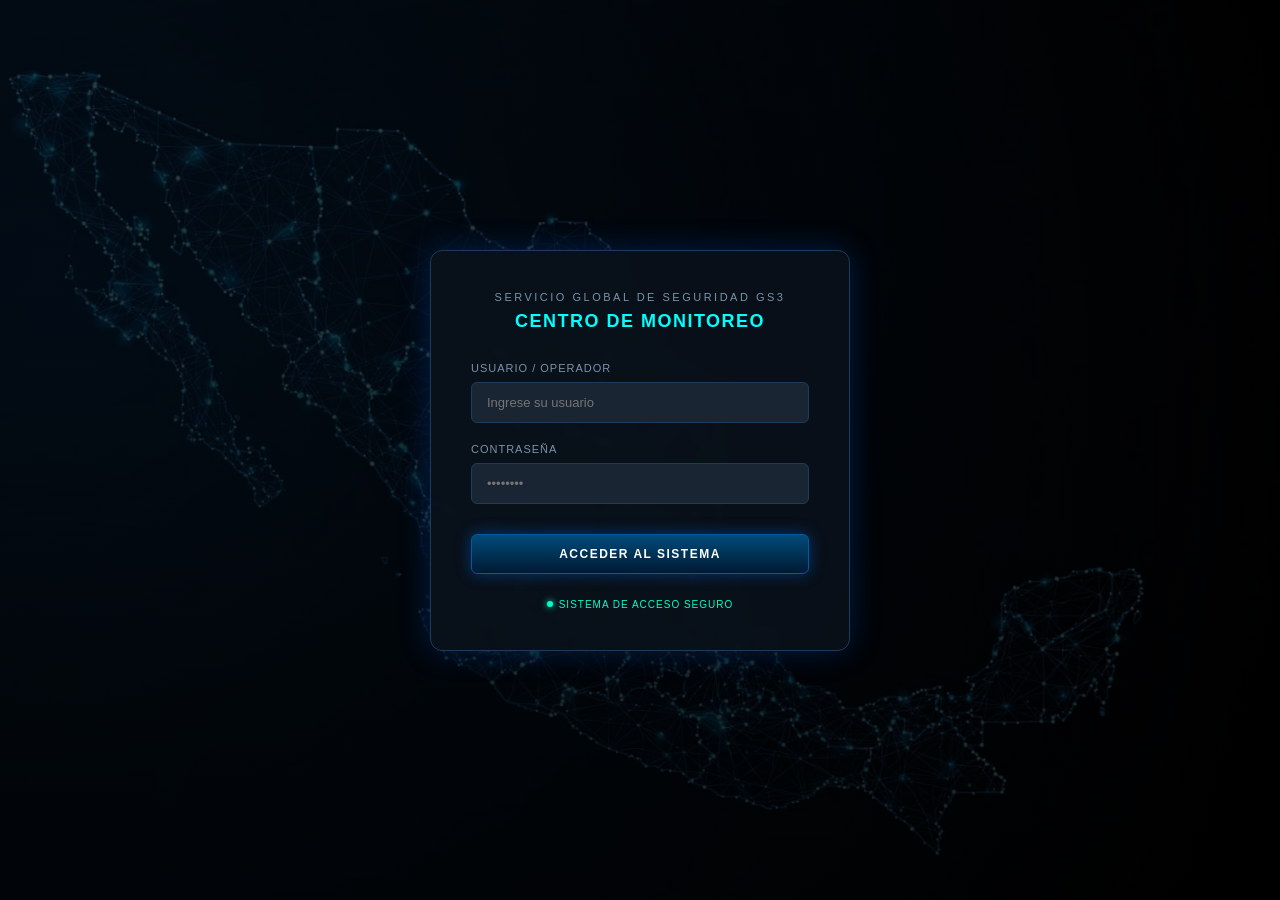
==== commit e69bf70a: "Update title and styles in index.html" ====
--- a/index.html
+++ b/index.html
@@ -3,218 +3,150 @@
 <head>
     <meta charset="UTF-8">
     <meta name="viewport" content="width=device-width, initial-scale=1.0">
-    <title>GS3 - Login</title>
+    <title>GS3 - Centro de Monitoreo y Sistemas Privados</title>
     <style>
         * { box-sizing: border-box; margin: 0; padding: 0; }
         body {
-            background: linear-gradient(rgba(0, 0, 0, 0.7), rgba(0, 0, 0, 0.8)), url('wall.png');
+            background: linear-gradient(rgba(0, 0, 0, 0.75), rgba(0, 0, 0, 0.85)), url('wall.png');
             background-size: cover;
             background-position: center;
-            background-repeat: no-repeat;
+            background-attachment: fixed;
             color: #ffffff;
             font-family: 'Segoe UI', Tahoma, Geneva, Verdana, sans-serif;
             height: 100vh;
-            display: flex;
-            flex-direction: column;
-            justify-content: space-between;
-            overflow: hidden;
-        }
-
-        /* ENCABEZADO PRINCIPAL */
-        .header-text {
-            text-align: center;
-            padding-top: 20px;
-            font-size: clamp(12px, 1.5vw, 16px);
-            font-weight: 400;
-            letter-spacing: 3px;
-            white-space: nowrap;
-            text-transform: uppercase;
-            font-family: 'Helvetica Neue', Arial, sans-serif;
-            
-            background: linear-gradient(90deg, #bbbbbb 0%, #ffffff 50%, #bbbbbb 100%);
-            background-size: 200% auto;
-            color: transparent;
-            -webkit-background-clip: text;
-            background-clip: text;
-            animation: shine 5s linear infinite;
-        }
-
-        @keyframes shine {
-            to { background-position: 200% center; }
-        }
-
-        /* CONTENEDOR CENTRAL */
-        .main-content {
-            display: flex;
-            flex-direction: row;
-            justify-content: center;
-            align-items: center;
-            gap: 80px;
-            flex-grow: 1;
-        }
-
-        /* LOGO CON ONDA DE ENERGÍA */
-        .logo-container {
-            width: 450px;
-            position: relative;
             display: flex;
             justify-content: center;
             align-items: center;
         }
 
-        .logo-container img {
-            width: 100%;
-            display: block;
-            -webkit-mask-image: radial-gradient(circle at center, black 45%, transparent 72%);
-            mask-image: radial-gradient(circle at center, black 45%, transparent 72%);
-            position: relative;
-            z-index: 2;
+        .login-container {
+            background: rgba(10, 18, 28, 0.85);
+            border: 1px solid #1f3b5c;
+            border-radius: 12px;
+            padding: 40px;
+            width: 420px;
+            box-shadow: 0 0 30px rgba(0, 100, 255, 0.25);
+            text-align: center;
+            backdrop-filter: blur(5px);
         }
 
-        .logo-container::after {
-            content: '';
-            position: absolute;
-            width: 380px;
-            height: 380px;
-            border-radius: 50%;
-            border: 2px dashed rgba(0, 191, 255, 0.4);
-            box-shadow: 0 0 25px rgba(0, 150, 255, 0.3), inset 0 0 25px rgba(0, 150, 255, 0.3);
-            animation: pulse-ring 4s infinite linear;
-            z-index: 1;
+        .login-logo {
+            font-size: 11px;
+            letter-spacing: 2.5px;
+            text-transform: uppercase;
+            color: #7b93a8;
+            margin-bottom: 8px;
         }
 
-        @keyframes pulse-ring {
-            0% { transform: scale(0.95); opacity: 0.3; }
-            50% { transform: scale(1.05); opacity: 0.8; box-shadow: 0 0 40px rgba(0, 220, 255, 0.7), inset 0 0 40px rgba(0, 220, 255, 0.7); }
-            100% { transform: scale(0.95); opacity: 0.3; }
+        .login-title {
+            font-size: 18px;
+            letter-spacing: 1.5px;
+            color: #00ffff;
+            text-transform: uppercase;
+            margin-bottom: 30px;
+            font-weight: 600;
         }
 
-        /* PANEL DE LOGIN */
-        .login-panel {
-            display: flex;
-            flex-direction: column;
-            align-items: flex-start;
-            width: 380px;
+        .form-group {
+            margin-bottom: 20px;
+            text-align: left;
         }
 
-        .silueta-container {
-            width: 70px;
-            height: 70px;
-            border-radius: 50%;
-            border: 2px solid #1f3b5c;
-            background: radial-gradient(circle, #0f1b29, #000);
+        .form-group label {
+            display: block;
+            font-size: 11px;
+            color: #7b93a8;
+            letter-spacing: 1px;
+            text-transform: uppercase;
+            margin-bottom: 8px;
+        }
+
+        .form-group input {
+            width: 100%;
+            background: #192533;
+            border: 1px solid #1f3b5c;
+            padding: 12px 15px;
+            color: #00ffff;
+            border-radius: 6px;
+            outline: none;
+            font-size: 13px;
+            transition: border-color 0.2s;
+        }
+
+        .form-group input:focus {
+            border-color: #00ffff;
+            box-shadow: 0 0 10px rgba(0, 255, 255, 0.2);
+        }
+
+        .btn-login {
+            background: linear-gradient(to bottom, #004b7a, #001a33);
+            border: 1px solid #005a9e;
+            border-radius: 6px;
+            padding: 12px;
+            color: white;
+            font-size: 12px;
+            font-weight: bold;
+            letter-spacing: 1.5px;
+            cursor: pointer;
+            width: 100%;
+            text-transform: uppercase;
+            box-shadow: 0 0 15px rgba(0, 110, 255, 0.4);
+            transition: background 0.3s, transform 0.1s;
+            margin-top: 10px;
+        }
+
+        .btn-login:hover {
+            background: linear-gradient(to bottom, #005a9e, #002240);
+        }
+
+        .btn-login:active {
+            transform: scale(0.98);
+        }
+
+        .footer-status {
+            margin-top: 25px;
+            font-size: 10px;
+            color: #00ffcc;
+            letter-spacing: 1px;
             display: flex;
             justify-content: center;
             align-items: center;
-            margin-bottom: 25px;
-            box-shadow: 0 0 15px rgba(0, 150, 255, 0.4);
-            overflow: hidden;
-            margin-left: calc(100% - 260px + (260px - 70px) / 2); 
+            gap: 6px;
         }
 
-        .silueta-container img {
-            width: 100%;
-            height: 100%;
-            object-fit: cover;
-        }
-
-        .input-group {
-            display: flex;
-            align-items: center;
-            justify-content: space-between;
-            width: 100%;
-            margin-bottom: 20px;
-        }
-
-        .input-group label {
-            color: #7b93a8;
-            font-size: 12px;
-            letter-spacing: 1px;
-            text-align: left;
-            width: 90px;
-        }
-
-        .input-group input {
-            width: 260px;
-            background: linear-gradient(to bottom, #192533, #0b1118);
-            border: 1px solid #1f3b5c;
-            border-radius: 4px;
-            padding: 12px;
-            color: #00ffff;
-            outline: none;
-            box-shadow: inset 0 2px 6px rgba(0,0,0,0.9), 0 0 8px rgba(0, 150, 255, 0.1);
-        }
-
-        .input-group input:focus {
-            border-color: #00ffff;
-            box-shadow: inset 0 2px 6px rgba(0,0,0,0.9), 0 0 12px rgba(0, 255, 255, 0.4);
-        }
-
-        .login-btn {
-            background: linear-gradient(to bottom, #004b7a, #001a33);
-            border: 1px solid #005a9e;
-            border-radius: 25px;
-            padding: 10px 45px;
-            color: white;
-            font-size: 14px;
-            font-weight: bold;
-            display: flex;
-            align-items: center;
-            justify-content: center;
-            gap: 10px;
-            cursor: pointer;
-            box-shadow: 0 0 20px rgba(0, 110, 255, 0.5);
-            margin-top: 15px;
-            width: 260px;
-            align-self: flex-end;
-        }
-        .login-btn:hover { background: linear-gradient(to bottom, #005a9e, #002240); }
-        .login-btn span { color: #00ffff; font-size: 18px; font-weight: bold; }
-
-        /* ESPACIADOR INFERIOR PARA MANTENER LA SIMETRÍA */
-        .bottom-spacer {
-            height: 30px;
+        .status-dot {
+            width: 6px;
+            height: 6px;
+            background-color: #00ffcc;
+            border-radius: 50%;
+            box-shadow: 0 0 6px #00ffcc;
         }
     </style>
 </head>
 <body>
 
-    <!-- ENCABEZADO PRINCIPAL -->
-    <div class="header-text">
-        SERVICIO GLOBAL DE SEGURIDAD Y SISTEMAS PRIVADOS GS3 S.A. DE C.V.
-    </div>
+    <div class="login-container">
+        <div class="login-logo">Servicio Global de Seguridad GS3</div>
+        <div class="login-title">Centro de Monitoreo</div>
 
-    <!-- CONTENEDOR CENTRAL -->
-    <div class="main-content">
-        <!-- LOGO CON ONDA DE ENERGÍA -->
-        <div class="logo-container">
-            <img src="logo-gs3.png" alt="Logo GS3">
-        </div>
+        <form action="dashboard.html" method="GET">
+            <div class="form-group">
+                <label for="usuario">Usuario / Operador</label>
+                <input type="text" id="usuario" name="usuario" placeholder="Ingrese su usuario" required autocomplete="off">
+            </div>
 
-        <!-- LOGIN -->
-        <div class="login-panel">
-            <div class="silueta-container">
-                <img src="silueta.png" alt="Silueta Usuario">
+            <div class="form-group">
+                <label for="password">Contraseña</label>
+                <input type="password" id="password" name="password" placeholder="••••••••" required>
             </div>
-            
-            <div class="input-group">
-                <label>USERNAME</label>
-                <input type="text">
-            </div>
-            
-            <div class="input-group">
-                <label>PASSWORD</label>
-                <input type="password">
-            </div>
-            
-            <button class="login-btn">
-                <span>✓</span> LOGIN
-            </button>
+
+            <button type="submit" class="btn-login">Acceder al Sistema</button>
+        </form>
+
+        <div class="footer-status">
+            <span class="status-dot"></span> SISTEMA DE ACCESO SEGURO
         </div>
     </div>
 
-    <!-- ESPACIADOR INFERIOR -->
-    <div class="bottom-spacer"></div>
-
 </body>
 </html>
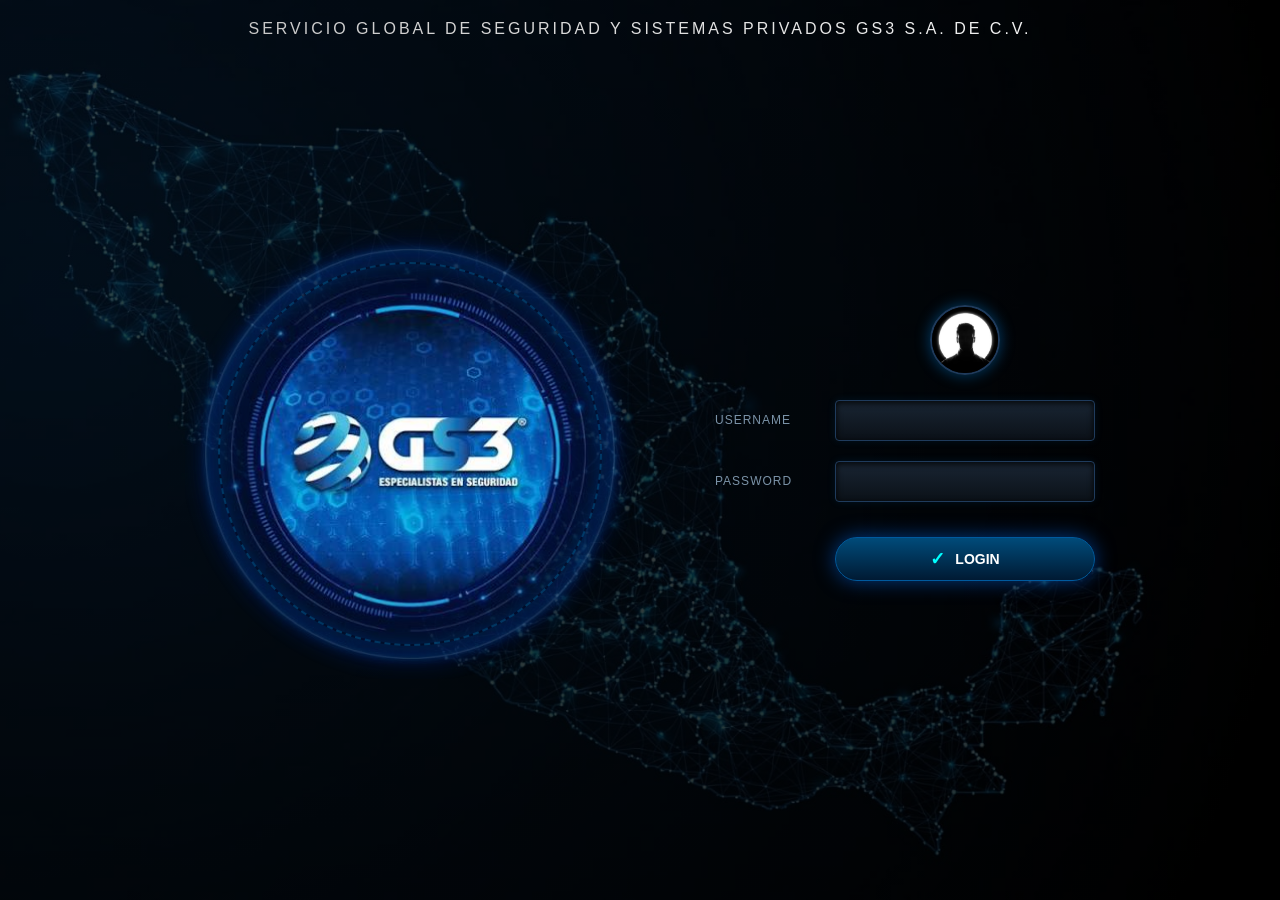
==== commit 9f195e7c: "Revise login page title and styles Updated the login page layout and styles, including header and in" ====
--- a/index.html
+++ b/index.html
@@ -3,150 +3,295 @@
 <head>
     <meta charset="UTF-8">
     <meta name="viewport" content="width=device-width, initial-scale=1.0">
-    <title>GS3 - Centro de Monitoreo y Sistemas Privados</title>
+    <title>GS3 - Login</title>
     <style>
         * { box-sizing: border-box; margin: 0; padding: 0; }
         body {
-            background: linear-gradient(rgba(0, 0, 0, 0.75), rgba(0, 0, 0, 0.85)), url('wall.png');
+            background: linear-gradient(rgba(0, 0, 0, 0.7), rgba(0, 0, 0, 0.8)), url('wall.png');
             background-size: cover;
             background-position: center;
-            background-attachment: fixed;
+            background-repeat: no-repeat;
             color: #ffffff;
             font-family: 'Segoe UI', Tahoma, Geneva, Verdana, sans-serif;
             height: 100vh;
             display: flex;
-            justify-content: center;
-            align-items: center;
-        }
-
-        .login-container {
-            background: rgba(10, 18, 28, 0.85);
+            flex-direction: column;
+            justify-content: space-between;
+            overflow: hidden;
+        }
+
+        /* ENCABEZADO PRINCIPAL */
+        .header-text {
+            text-align: center;
+            padding-top: 20px;
+            font-size: clamp(12px, 1.5vw, 16px);
+            font-weight: 400;
+            letter-spacing: 3px;
+            white-space: nowrap;
+            text-transform: uppercase;
+            font-family: 'Helvetica Neue', Arial, sans-serif;
+            
+            background: linear-gradient(90deg, #bbbbbb 0%, #ffffff 50%, #bbbbbb 100%);
+            background-size: 200% auto;
+            color: transparent;
+            -webkit-background-clip: text;
+            background-clip: text;
+            animation: shine 5s linear infinite;
+        }
+
+        @keyframes shine {
+            to { background-position: 200% center; }
+        }
+
+        /* CONTENEDOR CENTRAL */
+        .main-content {
+            display: flex;
+            flex-direction: row;
+            justify-content: center;
+            align-items: center;
+            gap: 80px;
+            flex-grow: 1;
+        }
+
+        /* LOGO CON ONDA DE ENERGÍA */
+        .logo-container {
+            width: 450px;
+            position: relative;
+            display: flex;
+            justify-content: center;
+            align-items: center;
+        }
+
+        .logo-container img {
+            width: 100%;
+            display: block;
+            -webkit-mask-image: radial-gradient(circle at center, black 45%, transparent 72%);
+            mask-image: radial-gradient(circle at center, black 45%, transparent 72%);
+            position: relative;
+            z-index: 2;
+        }
+
+        .logo-container::after {
+            content: '';
+            position: absolute;
+            width: 380px;
+            height: 380px;
+            border-radius: 50%;
+            border: 2px dashed rgba(0, 191, 255, 0.4);
+            box-shadow: 0 0 25px rgba(0, 150, 255, 0.3), inset 0 0 25px rgba(0, 150, 255, 0.3);
+            animation: pulse-ring 4s infinite linear;
+            z-index: 1;
+        }
+
+        @keyframes pulse-ring {
+            0% { transform: scale(0.95); opacity: 0.3; }
+            50% { transform: scale(1.05); opacity: 0.8; box-shadow: 0 0 40px rgba(0, 220, 255, 0.7), inset 0 0 40px rgba(0, 220, 255, 0.7); }
+            100% { transform: scale(0.95); opacity: 0.3; }
+        }
+
+        /* PANEL DE LOGIN */
+        .login-panel {
+            display: flex;
+            flex-direction: column;
+            align-items: flex-start;
+            width: 380px;
+            position: relative;
+        }
+
+        .silueta-container {
+            width: 70px;
+            height: 70px;
+            border-radius: 50%;
+            border: 2px solid #1f3b5c;
+            background: radial-gradient(circle, #0f1b29, #000);
+            display: flex;
+            justify-content: center;
+            align-items: center;
+            margin-bottom: 25px;
+            box-shadow: 0 0 15px rgba(0, 150, 255, 0.4);
+            overflow: hidden;
+            margin-left: calc(100% - 260px + (260px - 70px) / 2); 
+        }
+
+        .silueta-container img {
+            width: 100%;
+            height: 100%;
+            object-fit: cover;
+        }
+
+        .input-group {
+            display: flex;
+            align-items: center;
+            justify-content: space-between;
+            width: 100%;
+            margin-bottom: 20px;
+        }
+
+        .input-group label {
+            color: #7b93a8;
+            font-size: 12px;
+            letter-spacing: 1px;
+            text-align: left;
+            width: 90px;
+        }
+
+        .input-group input {
+            width: 260px;
+            background: linear-gradient(to bottom, #192533, #0b1118);
             border: 1px solid #1f3b5c;
-            border-radius: 12px;
-            padding: 40px;
-            width: 420px;
-            box-shadow: 0 0 30px rgba(0, 100, 255, 0.25);
-            text-align: center;
-            backdrop-filter: blur(5px);
-        }
-
-        .login-logo {
-            font-size: 11px;
-            letter-spacing: 2.5px;
-            text-transform: uppercase;
-            color: #7b93a8;
-            margin-bottom: 8px;
-        }
-
-        .login-title {
-            font-size: 18px;
-            letter-spacing: 1.5px;
+            border-radius: 4px;
+            padding: 12px;
             color: #00ffff;
-            text-transform: uppercase;
-            margin-bottom: 30px;
-            font-weight: 600;
-        }
-
-        .form-group {
-            margin-bottom: 20px;
-            text-align: left;
-        }
-
-        .form-group label {
-            display: block;
-            font-size: 11px;
-            color: #7b93a8;
-            letter-spacing: 1px;
-            text-transform: uppercase;
-            margin-bottom: 8px;
-        }
-
-        .form-group input {
-            width: 100%;
-            background: #192533;
-            border: 1px solid #1f3b5c;
-            padding: 12px 15px;
-            color: #00ffff;
-            border-radius: 6px;
             outline: none;
-            font-size: 13px;
-            transition: border-color 0.2s;
-        }
-
-        .form-group input:focus {
+            box-shadow: inset 0 2px 6px rgba(0,0,0,0.9), 0 0 8px rgba(0, 150, 255, 0.1);
+        }
+
+        .input-group input:focus {
             border-color: #00ffff;
-            box-shadow: 0 0 10px rgba(0, 255, 255, 0.2);
-        }
-
-        .btn-login {
+            box-shadow: inset 0 2px 6px rgba(0,0,0,0.9), 0 0 12px rgba(0, 255, 255, 0.4);
+        }
+
+        .login-btn {
             background: linear-gradient(to bottom, #004b7a, #001a33);
             border: 1px solid #005a9e;
-            border-radius: 6px;
-            padding: 12px;
+            border-radius: 25px;
+            padding: 10px 45px;
             color: white;
-            font-size: 12px;
+            font-size: 14px;
             font-weight: bold;
-            letter-spacing: 1.5px;
+            display: flex;
+            align-items: center;
+            justify-content: center;
+            gap: 10px;
             cursor: pointer;
-            width: 100%;
-            text-transform: uppercase;
-            box-shadow: 0 0 15px rgba(0, 110, 255, 0.4);
-            transition: background 0.3s, transform 0.1s;
-            margin-top: 10px;
-        }
-
-        .btn-login:hover {
-            background: linear-gradient(to bottom, #005a9e, #002240);
-        }
-
-        .btn-login:active {
-            transform: scale(0.98);
-        }
-
-        .footer-status {
-            margin-top: 25px;
-            font-size: 10px;
-            color: #00ffcc;
-            letter-spacing: 1px;
-            display: flex;
-            justify-content: center;
-            align-items: center;
-            gap: 6px;
-        }
-
-        .status-dot {
-            width: 6px;
-            height: 6px;
-            background-color: #00ffcc;
-            border-radius: 50%;
-            box-shadow: 0 0 6px #00ffcc;
+            box-shadow: 0 0 20px rgba(0, 110, 255, 0.5);
+            margin-top: 15px;
+            width: 260px;
+            align-self: flex-end;
+            transition: background 0.3s ease;
+        }
+        .login-btn:hover { background: linear-gradient(to bottom, #005a9e, #002240); }
+        .login-btn span { color: #00ffff; font-size: 18px; font-weight: bold; }
+
+        /* ESTILO PARA MENSAJE DE ERROR */
+        #error-msg {
+            color: #ff4d4d;
+            font-size: 11px;
+            letter-spacing: 0.5px;
+            text-align: right;
+            width: 260px;
+            align-self: flex-end;
+            margin-top: 8px;
+            min-height: 15px;
+            opacity: 0;
+            transition: opacity 0.3s ease;
+        }
+
+        .bottom-spacer {
+            height: 30px;
         }
     </style>
 </head>
 <body>
 
-    <div class="login-container">
-        <div class="login-logo">Servicio Global de Seguridad GS3</div>
-        <div class="login-title">Centro de Monitoreo</div>
-
-        <form action="dashboard.html" method="GET">
-            <div class="form-group">
-                <label for="usuario">Usuario / Operador</label>
-                <input type="text" id="usuario" name="usuario" placeholder="Ingrese su usuario" required autocomplete="off">
+    <!-- ENCABEZADO PRINCIPAL -->
+    <div class="header-text">
+        SERVICIO GLOBAL DE SEGURIDAD Y SISTEMAS PRIVADOS GS3 S.A. DE C.V.
+    </div>
+
+    <!-- CONTENEDOR CENTRAL -->
+    <div class="main-content">
+        <!-- LOGO CON ONDA DE ENERGÍA -->
+        <div class="logo-container">
+            <img src="logo-gs3.png" alt="Logo GS3">
+        </div>
+
+        <!-- LOGIN -->
+        <div class="login-panel">
+            <div class="silueta-container">
+                <img src="silueta.png" alt="Silueta Usuario">
             </div>
-
-            <div class="form-group">
-                <label for="password">Contraseña</label>
-                <input type="password" id="password" name="password" placeholder="••••••••" required>
+            
+            <div class="input-group">
+                <label>USERNAME</label>
+                <input type="text" id="username" placeholder="">
             </div>
-
-            <button type="submit" class="btn-login">Acceder al Sistema</button>
-        </form>
-
-        <div class="footer-status">
-            <span class="status-dot"></span> SISTEMA DE ACCESO SEGURO
+            
+            <div class="input-group">
+                <label>PASSWORD</label>
+                <input type="password" id="password" placeholder="">
+            </div>
+            
+            <button class="login-btn" id="login-btn">
+                <span>✓</span> LOGIN
+            </button>
+            <div id="error-msg"></div>
         </div>
     </div>
 
+    <!-- ESPACIADOR INFERIOR -->
+    <div class="bottom-spacer"></div>
+
+    <!-- SCRIPT DE VALIDACIÓN DE INICIO DE SESIÓN -->
+    <script>
+        const loginBtn = document.getElementById('login-btn');
+        const usernameInput = document.getElementById('username');
+        const passwordInput = document.getElementById('password');
+        const errorMsg = document.getElementById('error-msg');
+
+        function realizarLogin() {
+            const user = usernameInput.value.trim();
+            const pass = passwordInput.value.trim();
+
+            // Credenciales de prueba (puedes cambiarlas o enlazarlas a tu backend después)
+            const usuarioValido = "admin";
+            const passwordValido = "gs32026";
+
+            if (user === "" || pass === "") {
+                mostrarError("INGRESE USUARIO Y CONTRASEÑA");
+                return;
+            }
+
+            if (user === usuarioValido && pass === passwordValido) {
+                errorMsg.style.opacity = "0";
+                loginBtn.innerHTML = "<span>⟳</span> ACCEDIENDO...";
+                loginBtn.style.pointerEvents = "none";
+
+                // Simula una breve carga de seguridad y redirige al dashboard
+                setTimeout(() => {
+                    alert("¡Acceso concedido con éxito!");
+                    window.location.href = "dashboard.html"; 
+                }, 1000);
+            } else {
+                mostrarError("CREDENCIALES INCORRECTAS");
+                passwordInput.value = "";
+                passwordInput.focus();
+            }
+        }
+
+        function mostrarError(mensaje) {
+            errorMsg.textContent = mensaje;
+            errorMsg.style.opacity = "1";
+            setTimeout(() => {
+                errorMsg.style.opacity = "0";
+            }, 3000);
+        }
+
+        // Evento al hacer clic en el botón
+        loginBtn.addEventListener('click', realizarLogin);
+
+        // Evento al presionar la tecla Enter dentro de los campos
+        passwordInput.addEventListener('keypress', function(e) {
+            if (e.key === 'Enter') {
+                realizarLogin();
+            }
+        });
+        
+        usernameInput.addEventListener('keypress', function(e) {
+            if (e.key === 'Enter') {
+                passwordInput.focus();
+            }
+        });
+    </script>
 </body>
 </html>
